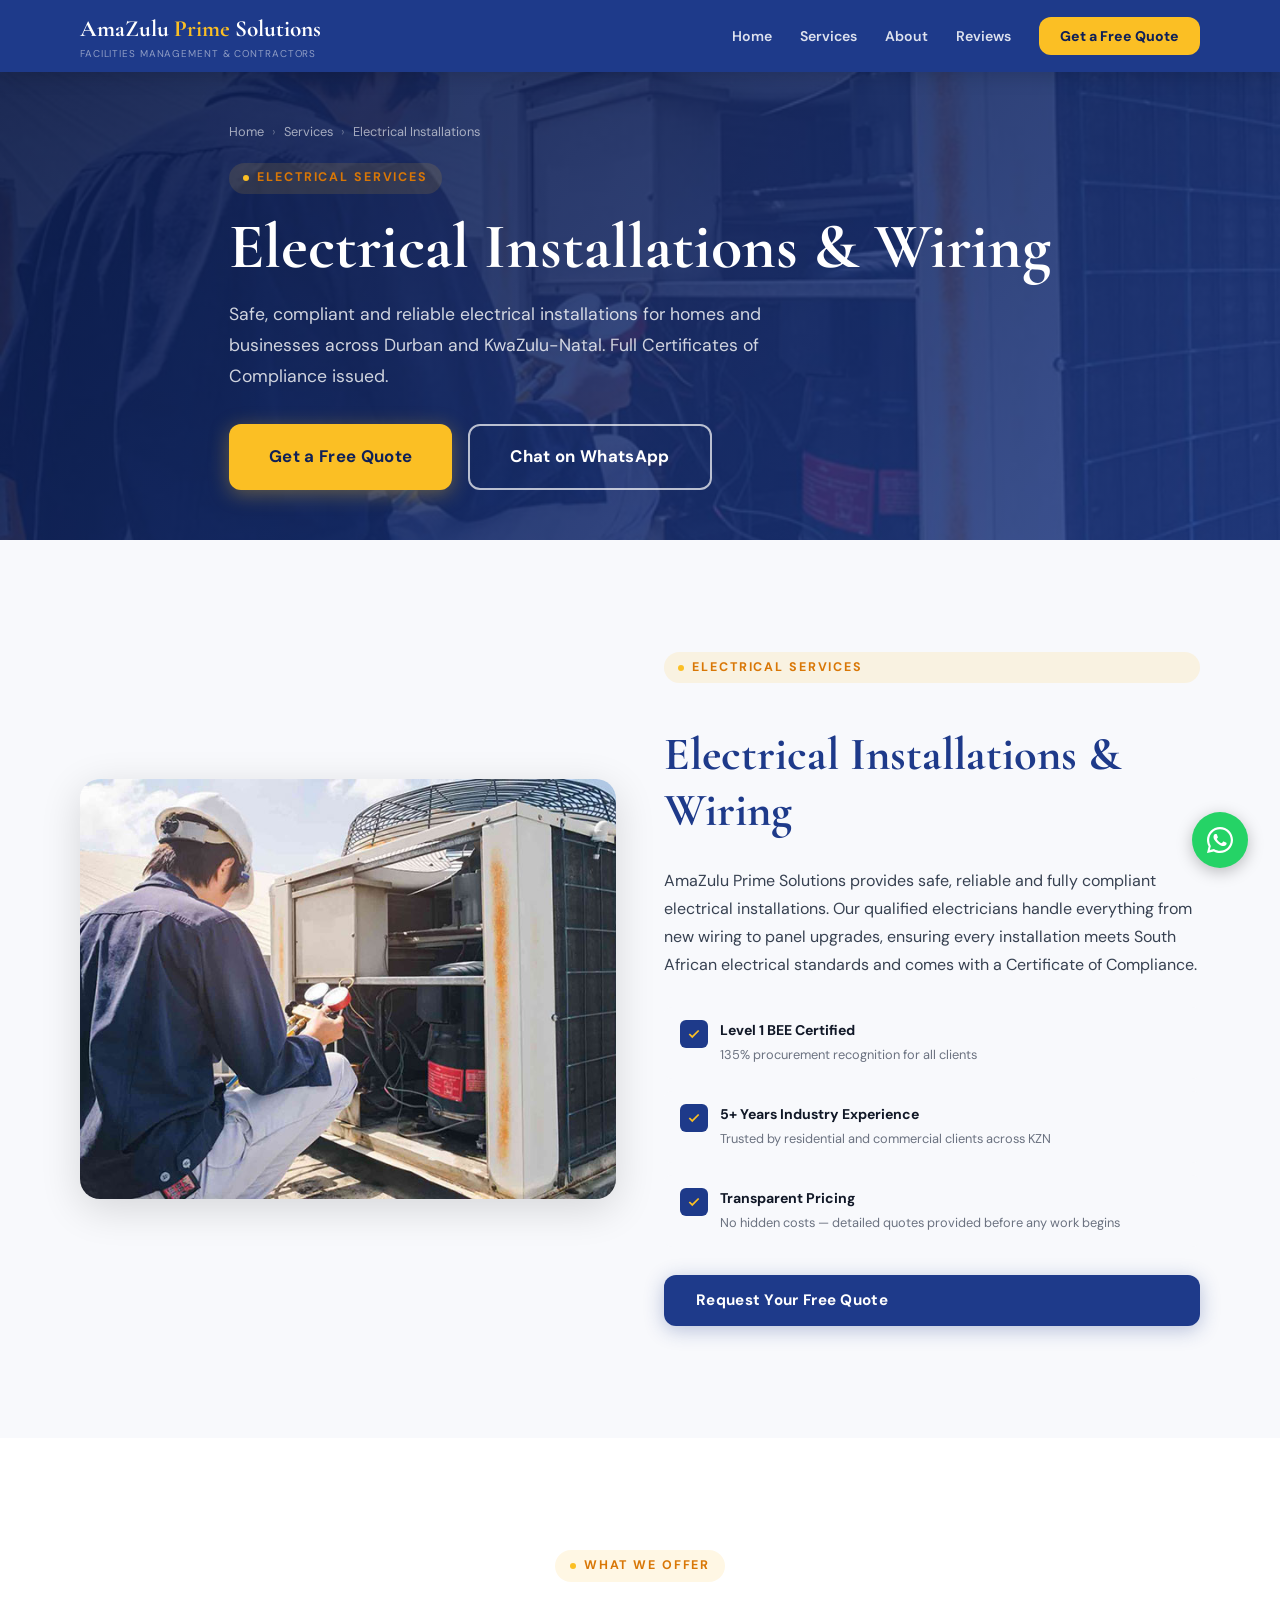
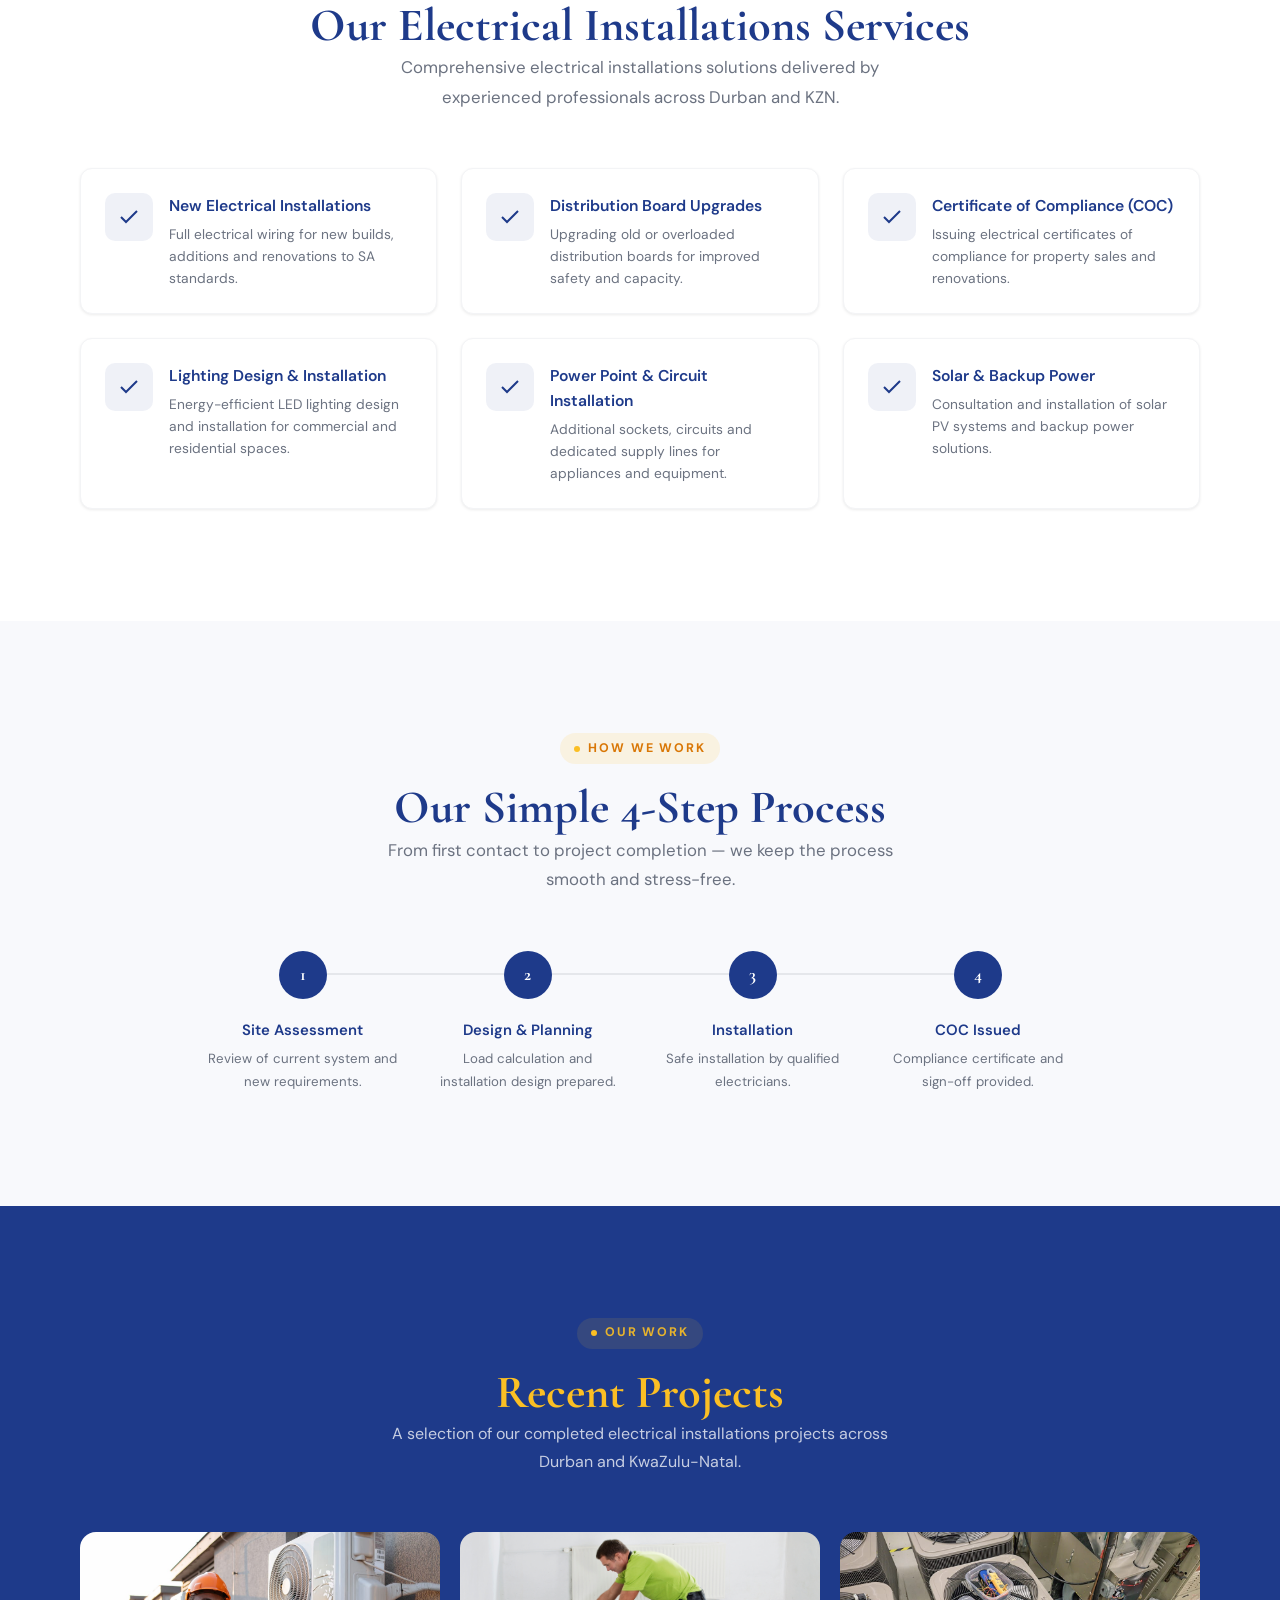
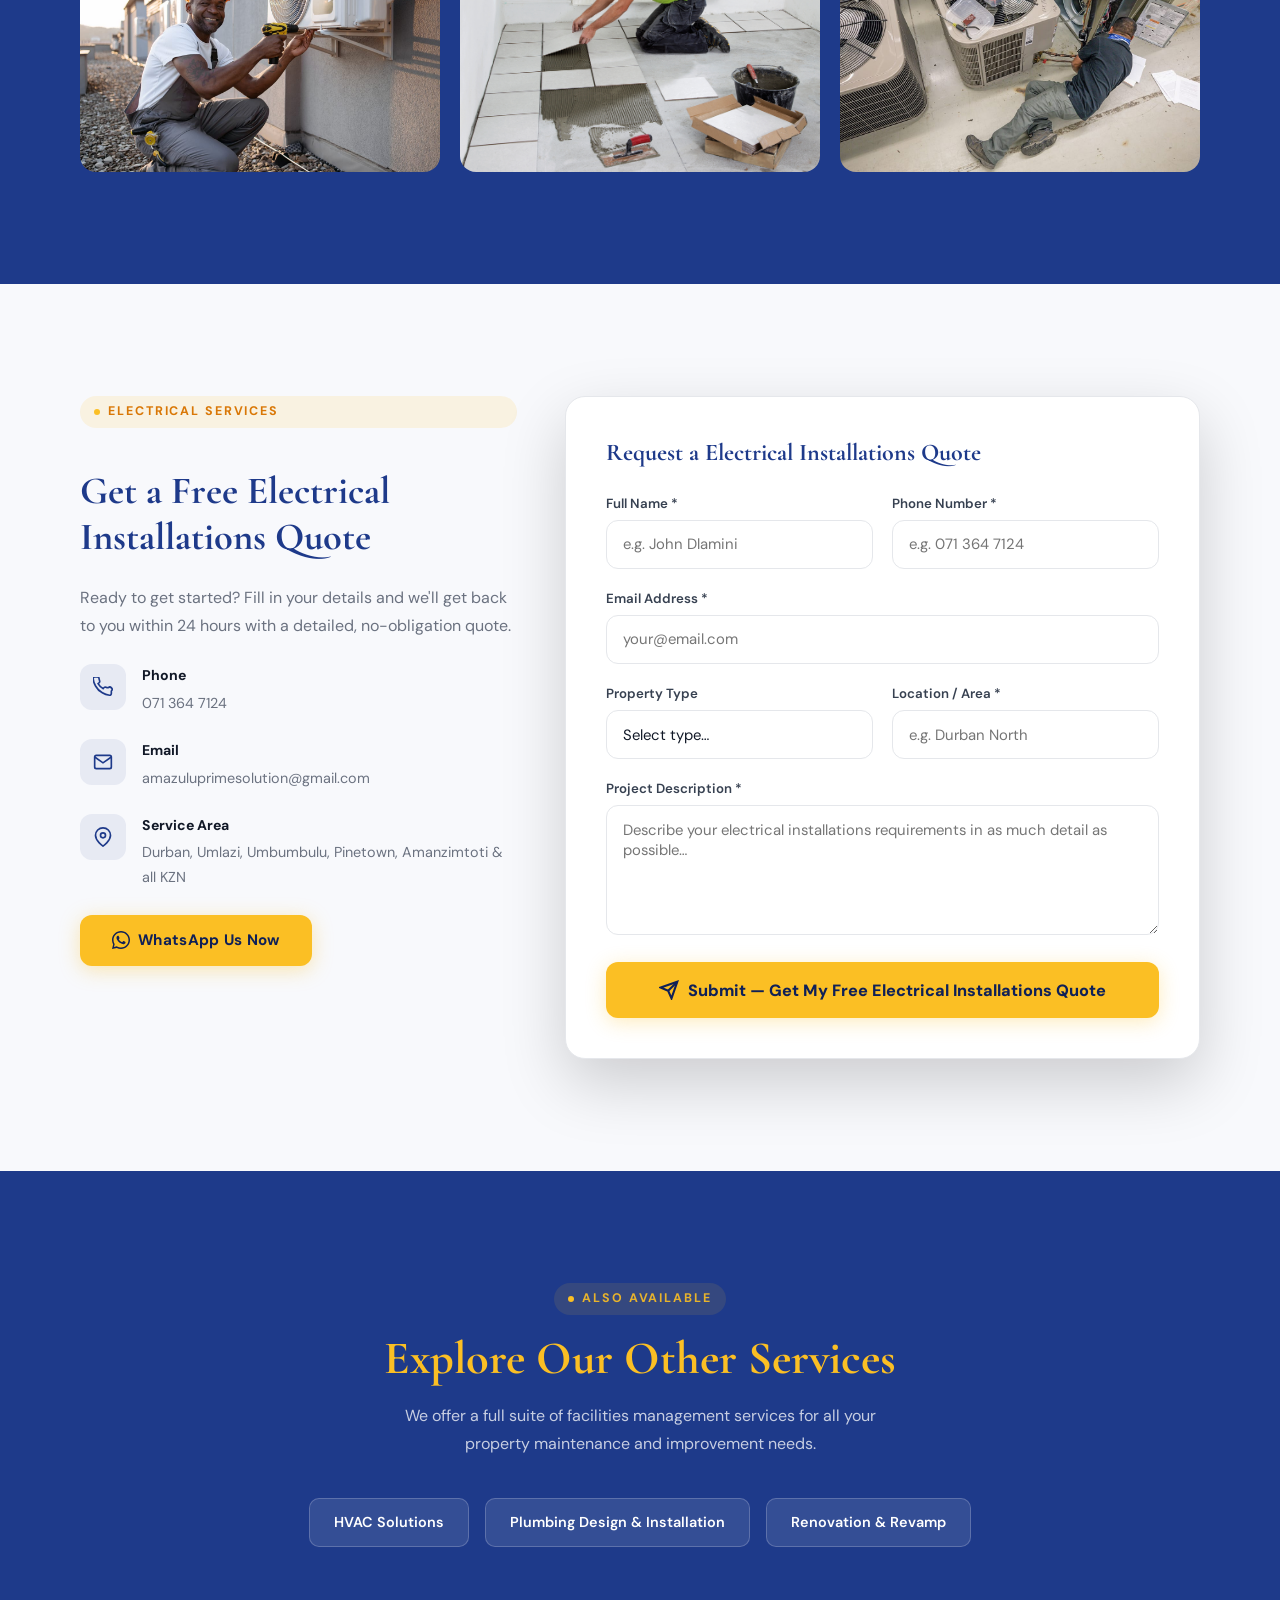
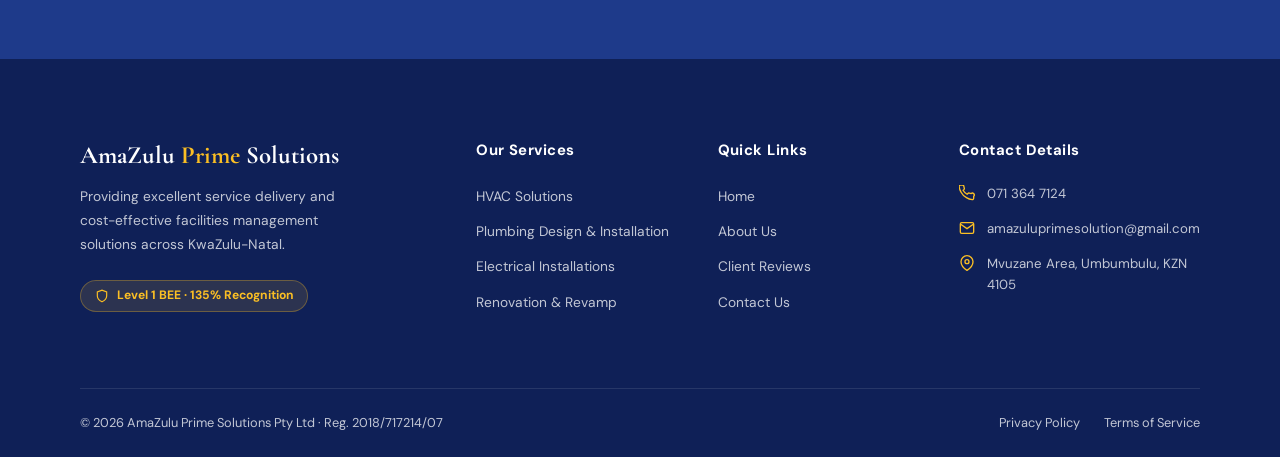
==== electrical.html @ bf7d5dfd "update" ====
<!DOCTYPE html>
<html lang="en">
<head>
  <meta charset="UTF-8"/>
  <meta name="viewport" content="width=device-width,initial-scale=1.0"/>
  <title>Electrical Installations | AmaZulu Prime Solutions — Durban &amp; KZN Contractors</title>
  <meta name="description" content="Safe, compliant electrical installations in Durban and KwaZulu-Natal. Wiring, panels, COC certificates. AmaZulu Prime Solutions — BEE Level 1 electrical contractors."/>
  <meta name="robots" content="index,follow"/>
  <link rel="canonical" href="https://amazuluprimesolutions.netlify.app/electrical.html"/>
  <meta property="og:title" content="Electrical Installations | AmaZulu Prime Solutions"/>
  <meta property="og:description" content="Safe, compliant electrical installations in Durban and KwaZulu-Natal. Wiring, panels, COC certificates. AmaZulu Prime Solutions — BEE Level 1 electrical contractors."/>
  <meta property="og:type" content="website"/>
  <meta property="og:url" content="https://amazuluprimesolutions.netlify.app/electrical.html"/>
  <meta property="og:image" content="https://amazuluprimesolutions.netlify.app/images/electrical.jpg"/>
  <meta name="twitter:card" content="summary_large_image"/>
  <link rel="preconnect" href="https://fonts.googleapis.com"/>
  <link rel="preconnect" href="https://fonts.gstatic.com" crossorigin/>
  <link href="https://fonts.googleapis.com/css2?family=Cormorant+Garamond:wght@600;700&family=DM+Sans:wght@400;500;600;700;800&display=swap" rel="stylesheet"/>
  <link rel="stylesheet" href="css/style.css"/>
  <script type="application/ld+json">
  {"@context":"https://schema.org","@type":"Electrician","name":"AmaZulu Prime Solutions — Electrical Installations","url":"https://amazuluprimesolutions.netlify.app/electrical.html","telephone":"+27-71-364-7124","areaServed":["Durban","KwaZulu-Natal","Umbumbulu","Umlazi","Pinetown"]}
  </script>
</head>
<body>
<header class="nav" role="banner">
  <div class="container nav-inner">
    <a href="index.html" class="nav-logo">AmaZulu <span>Prime</span> Solutions<small>Facilities Management &amp; Contractors</small></a>
    <nav class="nav-links" aria-label="Main navigation">
      <a href="index.html">Home</a>
      <a href="index.html#services">Services</a>
      <a href="index.html#about">About</a>
      <a href="index.html#reviews">Reviews</a>
      <a href="index.html#contact" class="nav-cta">Get a Free Quote</a>
    </nav>
    <button class="nav-hamburger" id="nav-hamburger" aria-label="Open menu">
      <svg xmlns="http://www.w3.org/2000/svg" width="22" height="22" fill="none" viewBox="0 0 24 24" stroke="currentColor" stroke-width="2.5"><line x1="3" y1="6" x2="21" y2="6"/><line x1="3" y1="12" x2="21" y2="12"/><line x1="3" y1="18" x2="21" y2="18"/></svg>
    </button>
  </div>
</header>
<div class="overlay" id="nav-overlay"></div>
<div class="mobile-menu" id="mobile-menu">
  <div class="mobile-menu-header">
    <span class="mobile-menu-logo">AmaZulu <span>Prime</span></span>
    <button class="mobile-close" id="mobile-close" aria-label="Close menu">
      <svg xmlns="http://www.w3.org/2000/svg" width="20" height="20" fill="none" viewBox="0 0 24 24" stroke="currentColor" stroke-width="2.5"><line x1="18" y1="6" x2="6" y2="18"/><line x1="6" y1="6" x2="18" y2="18"/></svg>
    </button>
  </div>
  <nav class="mobile-nav-links">
    <a href="index.html">🏠 Home</a>
    <a href="hvac.html">❄️ HVAC Solutions</a>
    <a href="plumbing.html">🔧 Plumbing</a>
    <a href="electrical.html">⚡ Electrical</a>
    <a href="renovation.html">🏗️ Renovation</a>
    <a href="index.html#about">👥 About Us</a>
    <a href="index.html#reviews">⭐ Reviews</a>
  </nav>
  <a href="index.html#contact" class="mobile-nav-cta">Get a Free Quote →</a>
</div>

<main>

<!-- PAGE HERO -->
<section class="page-hero" aria-labelledby="page-h1">
  <div class="page-hero-img"><img src="images/electrical.jpg" alt="Safe electrical installation and wiring in Durban KZN" loading="eager"/></div>
  <div class="page-hero-overlay"></div>
  <div class="container">
    <div class="page-hero-content">
      <nav class="breadcrumb" aria-label="Breadcrumb">
        <a href="index.html">Home</a>
        <span class="breadcrumb-sep">›</span>
        <a href="index.html#services">Services</a>
        <span class="breadcrumb-sep">›</span>
        <span>Electrical Installations</span>
      </nav>
      <div class="section-label">Electrical Services</div>
      <h1 id="page-h1">Electrical Installations &amp; Wiring</h1>
      <p>Safe, compliant and reliable electrical installations for homes and businesses across Durban and KwaZulu-Natal. Full Certificates of Compliance issued.</p>
      <div style="display:flex;flex-wrap:wrap;gap:1rem;">
        <a href="#contact-electrical" class="btn btn-primary btn-lg">Get a Free Quote</a>
        <a href="https://wa.me/27713647124?text=I+need+a+quote+for+Electrical+Installation" target="_blank" rel="noopener" class="btn btn-outline btn-lg">Chat on WhatsApp</a>
      </div>
    </div>
  </div>
</section>

<!-- INTRO -->
<section class="section bg-off-white" aria-label="Service overview">
  <div class="container">
    <div class="about-2col">
      <div class="animate-fade">
        <img src="images/electrical.jpg" alt="Safe electrical installation and wiring in Durban KZN" loading="lazy" style="border-radius:20px;width:100%;height:420px;object-fit:cover;box-shadow:var(--shadow-lg)"/>
      </div>
      <div class="about-content animate-up">
        <div class="section-label">Electrical Services</div>
        <h2 style="color:var(--blue)">Electrical Installations &amp; Wiring</h2>
        <p style="color:var(--gray-700)">AmaZulu Prime Solutions provides safe, reliable and fully compliant electrical installations. Our qualified electricians handle everything from new wiring to panel upgrades, ensuring every installation meets South African electrical standards and comes with a Certificate of Compliance.</p>
        <div class="about-features">
          <div class="about-feature"><div class="about-feature-icon"><svg xmlns="http://www.w3.org/2000/svg" width="14" height="14" fill="none" viewBox="0 0 24 24" stroke="currentColor" stroke-width="3"><polyline points="20 6 9 17 4 12"/></svg></div><div><strong>Level 1 BEE Certified</strong><span>135% procurement recognition for all clients</span></div></div>
          <div class="about-feature"><div class="about-feature-icon"><svg xmlns="http://www.w3.org/2000/svg" width="14" height="14" fill="none" viewBox="0 0 24 24" stroke="currentColor" stroke-width="3"><polyline points="20 6 9 17 4 12"/></svg></div><div><strong>5+ Years Industry Experience</strong><span>Trusted by residential and commercial clients across KZN</span></div></div>
          <div class="about-feature"><div class="about-feature-icon"><svg xmlns="http://www.w3.org/2000/svg" width="14" height="14" fill="none" viewBox="0 0 24 24" stroke="currentColor" stroke-width="3"><polyline points="20 6 9 17 4 12"/></svg></div><div><strong>Transparent Pricing</strong><span>No hidden costs — detailed quotes provided before any work begins</span></div></div>
        </div>
        <a href="#contact-electrical" class="btn btn-blue">Request Your Free Quote</a>
      </div>
    </div>
  </div>
</section>

<!-- FEATURES -->
<section class="section" style="background:white;" aria-labelledby="features-heading">
  <div class="container">
    <div class="section-header text-center animate-up">
      <div class="section-label">What We Offer</div>
      <h2 id="features-heading" style="color:var(--blue);">Our Electrical Installations Services</h2>
      <p class="section-desc">Comprehensive electrical installations solutions delivered by experienced professionals across Durban and KZN.</p>
    </div>
    <div class="service-features-grid">
      <div class="feature-item animate-up">
        <div class="feature-icon"><svg xmlns="http://www.w3.org/2000/svg" width="24" height="24" fill="none" viewBox="0 0 24 24" stroke="currentColor" stroke-width="2"><polyline points="20 6 9 17 4 12"/></svg></div>
        <div class="feature-text"><h4>New Electrical Installations</h4><p>Full electrical wiring for new builds, additions and renovations to SA standards.</p></div>
      </div>
      <div class="feature-item animate-up">
        <div class="feature-icon"><svg xmlns="http://www.w3.org/2000/svg" width="24" height="24" fill="none" viewBox="0 0 24 24" stroke="currentColor" stroke-width="2"><polyline points="20 6 9 17 4 12"/></svg></div>
        <div class="feature-text"><h4>Distribution Board Upgrades</h4><p>Upgrading old or overloaded distribution boards for improved safety and capacity.</p></div>
      </div>
      <div class="feature-item animate-up">
        <div class="feature-icon"><svg xmlns="http://www.w3.org/2000/svg" width="24" height="24" fill="none" viewBox="0 0 24 24" stroke="currentColor" stroke-width="2"><polyline points="20 6 9 17 4 12"/></svg></div>
        <div class="feature-text"><h4>Certificate of Compliance (COC)</h4><p>Issuing electrical certificates of compliance for property sales and renovations.</p></div>
      </div>
      <div class="feature-item animate-up">
        <div class="feature-icon"><svg xmlns="http://www.w3.org/2000/svg" width="24" height="24" fill="none" viewBox="0 0 24 24" stroke="currentColor" stroke-width="2"><polyline points="20 6 9 17 4 12"/></svg></div>
        <div class="feature-text"><h4>Lighting Design &amp; Installation</h4><p>Energy-efficient LED lighting design and installation for commercial and residential spaces.</p></div>
      </div>
      <div class="feature-item animate-up">
        <div class="feature-icon"><svg xmlns="http://www.w3.org/2000/svg" width="24" height="24" fill="none" viewBox="0 0 24 24" stroke="currentColor" stroke-width="2"><polyline points="20 6 9 17 4 12"/></svg></div>
        <div class="feature-text"><h4>Power Point &amp; Circuit Installation</h4><p>Additional sockets, circuits and dedicated supply lines for appliances and equipment.</p></div>
      </div>
      <div class="feature-item animate-up">
        <div class="feature-icon"><svg xmlns="http://www.w3.org/2000/svg" width="24" height="24" fill="none" viewBox="0 0 24 24" stroke="currentColor" stroke-width="2"><polyline points="20 6 9 17 4 12"/></svg></div>
        <div class="feature-text"><h4>Solar &amp; Backup Power</h4><p>Consultation and installation of solar PV systems and backup power solutions.</p></div>
      </div>
    </div>
  </div>
</section>

<!-- PROCESS -->
<section class="section" style="background:var(--off-white);" aria-labelledby="process-heading">
  <div class="container">
    <div class="section-header text-center animate-up">
      <div class="section-label">How We Work</div>
      <h2 id="process-heading" style="color:var(--blue);">Our Simple 4-Step Process</h2>
      <p class="section-desc">From first contact to project completion — we keep the process smooth and stress-free.</p>
    </div>
    <div class="process-steps" style="max-width:900px;margin:0 auto;">
      <div class="process-step animate-up delay-1">
        <div class="process-num">1</div>
        <div><h4>Site Assessment</h4><p>Review of current system and new requirements.</p></div>
      </div>
      <div class="process-step animate-up delay-2">
        <div class="process-num">2</div>
        <div><h4>Design &amp; Planning</h4><p>Load calculation and installation design prepared.</p></div>
      </div>
      <div class="process-step animate-up delay-3">
        <div class="process-num">3</div>
        <div><h4>Installation</h4><p>Safe installation by qualified electricians.</p></div>
      </div>
      <div class="process-step animate-up delay-4">
        <div class="process-num">4</div>
        <div><h4>COC Issued</h4><p>Compliance certificate and sign-off provided.</p></div>
      </div>
    </div>
  </div>
</section>

<!-- GALLERY -->
<section class="section" style="background:var(--blue);" aria-label="Project gallery">
  <div class="container">
    <div class="section-header text-center animate-up">
      <div class="section-label" style="color:rgba(251,191,36,.9);background:rgba(251,191,36,.1);">Our Work</div>
      <h2 style="color:var(--gold);">Recent Projects</h2>
      <p style="color:rgba(255,255,255,.75);max-width:520px;margin:0 auto;">A selection of our completed electrical installations projects across Durban and KwaZulu-Natal.</p>
    </div>
    <div style="display:grid;grid-template-columns:repeat(auto-fit,minmax(280px,1fr));gap:1.25rem;margin-top:2.5rem;">
      <div style="border-radius:16px;overflow:hidden;"><img src="images/work-1.jpg" alt="Electrical Installations project example 1" loading="lazy" style="width:100%;height:240px;object-fit:cover;display:block;transition:transform .5s" onmouseover="this.style.transform='scale(1.04)'" onmouseout="this.style.transform='scale(1)'"/></div>
      <div style="border-radius:16px;overflow:hidden;"><img src="images/work-2.jpg" alt="Electrical Installations project example 2" loading="lazy" style="width:100%;height:240px;object-fit:cover;display:block;transition:transform .5s" onmouseover="this.style.transform='scale(1.04)'" onmouseout="this.style.transform='scale(1)'"/></div>
      <div style="border-radius:16px;overflow:hidden;"><img src="images/work-3.jpg" alt="Electrical Installations project example 3" loading="lazy" style="width:100%;height:240px;object-fit:cover;display:block;transition:transform .5s" onmouseover="this.style.transform='scale(1.04)'" onmouseout="this.style.transform='scale(1)'"/></div>
    </div>
  </div>
</section>

<!-- CONTACT FORM -->
<section class="section contact-section" id="contact-electrical" aria-labelledby="contact-heading-electrical">
  <div class="container">
    <div class="contact-grid">
      <div class="contact-info animate-up">
        <div class="section-label">Electrical Services</div>
        <h2 id="contact-heading-electrical" style="color:var(--blue);font-size:clamp(1.8rem,3.5vw,2.4rem);">Get a Free Electrical Installations Quote</h2>
        <p style="color:var(--gray-500)">Ready to get started? Fill in your details and we'll get back to you within 24 hours with a detailed, no-obligation quote.</p>
        <div class="contact-detail">
          <div class="contact-detail-icon"><svg xmlns="http://www.w3.org/2000/svg" width="20" height="20" fill="none" viewBox="0 0 24 24" stroke="currentColor" stroke-width="2"><path d="M22 16.92v3a2 2 0 01-2.18 2 19.79 19.79 0 01-8.63-3.07A19.5 19.5 0 013.07 10.8 19.79 19.79 0 01.22 2.18 2 2 0 012.22 0h3a2 2 0 012 1.72c.127.96.361 1.903.7 2.81a2 2 0 01-.45 2.11L6.09 7.91a16 16 0 006 6l1.27-1.27a2 2 0 012.11-.45c.907.339 1.85.573 2.81.7A2 2 0 0122 16.92z"/></svg></div>
          <div><strong>Phone</strong><a href="tel:+27713647124">071 364 7124</a></div>
        </div>
        <div class="contact-detail">
          <div class="contact-detail-icon"><svg xmlns="http://www.w3.org/2000/svg" width="20" height="20" fill="none" viewBox="0 0 24 24" stroke="currentColor" stroke-width="2"><path d="M4 4h16c1.1 0 2 .9 2 2v12c0 1.1-.9 2-2 2H4c-1.1 0-2-.9-2-2V6c0-1.1.9-2 2-2z"/><polyline points="22,6 12,13 2,6"/></svg></div>
          <div><strong>Email</strong><a href="mailto:amazuluprimesolution@gmail.com">amazuluprimesolution@gmail.com</a></div>
        </div>
        <div class="contact-detail">
          <div class="contact-detail-icon"><svg xmlns="http://www.w3.org/2000/svg" width="20" height="20" fill="none" viewBox="0 0 24 24" stroke="currentColor" stroke-width="2"><path d="M21 10c0 7-9 13-9 13s-9-6-9-13a9 9 0 0118 0z"/><circle cx="12" cy="10" r="3"/></svg></div>
          <div><strong>Service Area</strong><p>Durban, Umlazi, Umbumbulu, Pinetown, Amanzimtoti &amp; all KZN</p></div>
        </div>
        <a href="https://wa.me/27713647124?text=I+need+a+quote+for+Electrical+Installation" target="_blank" rel="noopener" class="btn btn-primary" style="align-self:flex-start">
          <svg xmlns="http://www.w3.org/2000/svg" width="18" height="18" viewBox="0 0 24 24" fill="currentColor"><path d="M17.472 14.382c-.297-.149-1.758-.867-2.03-.967-.273-.099-.471-.148-.67.15-.197.297-.767.966-.94 1.164-.173.199-.347.223-.644.075-.297-.15-1.255-.463-2.39-1.475-.883-.788-1.48-1.761-1.653-2.059-.173-.297-.018-.458.13-.606.134-.133.298-.347.446-.52.149-.174.198-.298.298-.497.099-.198.05-.371-.025-.52-.075-.149-.669-1.612-.916-2.207-.242-.579-.487-.5-.669-.51-.173-.008-.371-.01-.57-.01-.198 0-.52.074-.792.372-.272.297-1.04 1.016-1.04 2.479 0 1.462 1.065 2.875 1.213 3.074.149.198 2.096 3.2 5.077 4.487.709.306 1.262.489 1.694.625.712.227 1.36.195 1.871.118.571-.085 1.758-.719 2.006-1.413.248-.694.248-1.289.173-1.413-.074-.124-.272-.198-.57-.347z"/><path d="M12 0C5.373 0 0 5.373 0 12c0 2.124.554 4.118 1.525 5.847L0 24l6.335-1.492C8.012 23.468 9.978 24 12 24c6.627 0 12-5.373 12-12S18.627 0 12 0zm0 22c-1.89 0-3.663-.497-5.192-1.367l-.372-.22-3.862.91.978-3.783-.242-.39A9.952 9.952 0 012 12C2 6.477 6.477 2 12 2s10 4.477 10 10-4.477 10-10 10z"/></svg>
          WhatsApp Us Now
        </a>
      </div>
      <div class="contact-form-wrap animate-up delay-2">
        <h3 style="color:var(--blue);margin-bottom:1.5rem;font-family:var(--font-display);font-size:1.5rem;">Request a Electrical Installations Quote</h3>
        <form name="electrical-quote" method="POST" data-netlify="true" netlify-honeypot="bot-field" action="thank-you.html">
          <input type="hidden" name="form-name" value="electrical-quote"/>
          <input type="hidden" name="service" value="electrical"/>
          <input type="hidden" name="bot-field" style="display:none"/>
          <div class="form-row">
            <div class="form-group">
              <label class="form-label" for="name-electrical">Full Name *</label>
              <input class="form-input" type="text" id="name-electrical" name="name" placeholder="e.g. John Dlamini" required/>
            </div>
            <div class="form-group">
              <label class="form-label" for="phone-electrical">Phone Number *</label>
              <input class="form-input" type="tel" id="phone-electrical" name="phone" placeholder="e.g. 071 364 7124" required/>
            </div>
          </div>
          <div class="form-group">
            <label class="form-label" for="email-electrical">Email Address *</label>
            <input class="form-input" type="email" id="email-electrical" name="email" placeholder="your@email.com" required/>
          </div>
          <div class="form-row">
            <div class="form-group">
              <label class="form-label" for="property-electrical">Property Type</label>
              <select class="form-input" id="property-electrical" name="property-type">
                <option value="">Select type…</option>
                <option value="residential">Residential</option>
                <option value="commercial">Commercial</option>
                <option value="industrial">Industrial</option>
              </select>
            </div>
            <div class="form-group">
              <label class="form-label" for="location-electrical">Location / Area *</label>
              <input class="form-input" type="text" id="location-electrical" name="location" placeholder="e.g. Durban North" required/>
            </div>
          </div>
          <div class="form-group">
            <label class="form-label" for="message-electrical">Project Description *</label>
            <textarea class="form-input" id="message-electrical" name="message" rows="4" placeholder="Describe your electrical installations requirements in as much detail as possible…" required></textarea>
          </div>
          <button type="submit" class="form-submit">
            <svg xmlns="http://www.w3.org/2000/svg" width="20" height="20" fill="none" viewBox="0 0 24 24" stroke="currentColor" stroke-width="2.5"><line x1="22" y1="2" x2="11" y2="13"/><polygon points="22 2 15 22 11 13 2 9 22 2"/></svg>
            Submit — Get My Free Electrical Installations Quote
          </button>
        </form>
      </div>
    </div>
  </div>
</section>

<!-- OTHER SERVICES -->
<section class="section" style="background:var(--blue);" aria-label="Other services">
  <div class="container text-center">
    <div class="section-label animate-up" style="color:rgba(251,191,36,.9);background:rgba(251,191,36,.1);margin:0 auto 1rem;">Also Available</div>
    <h2 class="animate-up" style="color:var(--gold);margin-bottom:1rem;">Explore Our Other Services</h2>
    <p class="animate-up" style="color:rgba(255,255,255,.75);max-width:500px;margin:0 auto 2.5rem;">We offer a full suite of facilities management services for all your property maintenance and improvement needs.</p>
    <div style="display:flex;flex-wrap:wrap;gap:1rem;justify-content:center;" class="animate-up delay-2">
      <a href="hvac.html" style="background:rgba(255,255,255,.1);border:1px solid rgba(255,255,255,.2);color:white;font-weight:600;padding:.75rem 1.5rem;border-radius:10px;transition:.3s;font-size:.9rem" onmouseover="this.style.background='rgba(251,191,36,.2)';this.style.color='#fbbf24'" onmouseout="this.style.background='rgba(255,255,255,.1)';this.style.color='white'">HVAC Solutions</a>
      <a href="plumbing.html" style="background:rgba(255,255,255,.1);border:1px solid rgba(255,255,255,.2);color:white;font-weight:600;padding:.75rem 1.5rem;border-radius:10px;transition:.3s;font-size:.9rem" onmouseover="this.style.background='rgba(251,191,36,.2)';this.style.color='#fbbf24'" onmouseout="this.style.background='rgba(255,255,255,.1)';this.style.color='white'">Plumbing Design & Installation</a>
      <a href="renovation.html" style="background:rgba(255,255,255,.1);border:1px solid rgba(255,255,255,.2);color:white;font-weight:600;padding:.75rem 1.5rem;border-radius:10px;transition:.3s;font-size:.9rem" onmouseover="this.style.background='rgba(251,191,36,.2)';this.style.color='#fbbf24'" onmouseout="this.style.background='rgba(255,255,255,.1)';this.style.color='white'">Renovation & Revamp</a>
    </div>
  </div>
</section>

</main>

<footer class="footer" role="contentinfo">
  <div class="container">
    <div class="footer-top">
      <div class="footer-brand">
        <h3>AmaZulu <span>Prime</span> Solutions</h3>
        <p>Providing excellent service delivery and cost-effective facilities management solutions across KwaZulu-Natal.</p>
        <span class="footer-badge"><svg xmlns="http://www.w3.org/2000/svg" width="14" height="14" fill="none" viewBox="0 0 24 24" stroke="currentColor" stroke-width="2"><path d="M12 22s8-4 8-10V5l-8-3-8 3v7c0 6 8 10 8 10z"/></svg> Level 1 BEE · 135% Recognition</span>
      </div>
      <div class="footer-col">
        <h4>Our Services</h4>
        <ul class="footer-links">
          <li><a href="hvac.html">HVAC Solutions</a></li>
          <li><a href="plumbing.html">Plumbing Design &amp; Installation</a></li>
          <li><a href="electrical.html">Electrical Installations</a></li>
          <li><a href="renovation.html">Renovation &amp; Revamp</a></li>
        </ul>
      </div>
      <div class="footer-col">
        <h4>Quick Links</h4>
        <ul class="footer-links">
          <li><a href="index.html">Home</a></li>
          <li><a href="index.html#about">About Us</a></li>
          <li><a href="index.html#reviews">Client Reviews</a></li>
          <li><a href="index.html#contact">Contact Us</a></li>
        </ul>
      </div>
      <div class="footer-col">
        <h4>Contact Details</h4>
        <div class="footer-contact-item"><svg xmlns="http://www.w3.org/2000/svg" width="16" height="16" fill="none" viewBox="0 0 24 24" stroke="currentColor" stroke-width="2"><path d="M22 16.92v3a2 2 0 01-2.18 2 19.79 19.79 0 01-8.63-3.07A19.5 19.5 0 013.07 10.8 19.79 19.79 0 01.22 2.18 2 2 0 012.22 0h3a2 2 0 012 1.72c.127.96.361 1.903.7 2.81a2 2 0 01-.45 2.11L6.09 7.91a16 16 0 006 6l1.27-1.27a2 2 0 012.11-.45c.907.339 1.85.573 2.81.7A2 2 0 0122 16.92z"/></svg><a href="tel:+27713647124">071 364 7124</a></div>
        <div class="footer-contact-item"><svg xmlns="http://www.w3.org/2000/svg" width="16" height="16" fill="none" viewBox="0 0 24 24" stroke="currentColor" stroke-width="2"><path d="M4 4h16c1.1 0 2 .9 2 2v12c0 1.1-.9 2-2 2H4c-1.1 0-2-.9-2-2V6c0-1.1.9-2 2-2z"/><polyline points="22,6 12,13 2,6"/></svg><a href="mailto:amazuluprimesolution@gmail.com">amazuluprimesolution@gmail.com</a></div>
        <div class="footer-contact-item"><svg xmlns="http://www.w3.org/2000/svg" width="16" height="16" fill="none" viewBox="0 0 24 24" stroke="currentColor" stroke-width="2"><path d="M21 10c0 7-9 13-9 13s-9-6-9-13a9 9 0 0118 0z"/><circle cx="12" cy="10" r="3"/></svg><span>Mvuzane Area, Umbumbulu, KZN 4105</span></div>
      </div>
    </div>
    <div class="footer-bottom">
      <span>© <span id="current-year"></span> AmaZulu Prime Solutions Pty Ltd · Reg. 2018/717214/07</span>
      <div class="footer-bottom-links"><a href="#">Privacy Policy</a><a href="#">Terms of Service</a></div>
    </div>
  </div>
</footer>
<a class="wa-float" href="https://wa.me/27713647124?text=Hello%20AmaZulu%20Prime%20Solutions%2C%20I%20need%20a%20quote%20for..." target="_blank" rel="noopener noreferrer" aria-label="Chat on WhatsApp">
  <svg xmlns="http://www.w3.org/2000/svg" width="26" height="26" viewBox="0 0 24 24" fill="currentColor"><path d="M17.472 14.382c-.297-.149-1.758-.867-2.03-.967-.273-.099-.471-.148-.67.15-.197.297-.767.966-.94 1.164-.173.199-.347.223-.644.075-.297-.15-1.255-.463-2.39-1.475-.883-.788-1.48-1.761-1.653-2.059-.173-.297-.018-.458.13-.606.134-.133.298-.347.446-.52.149-.174.198-.298.298-.497.099-.198.05-.371-.025-.52-.075-.149-.669-1.612-.916-2.207-.242-.579-.487-.5-.669-.51-.173-.008-.371-.01-.57-.01-.198 0-.52.074-.792.372-.272.297-1.04 1.016-1.04 2.479 0 1.462 1.065 2.875 1.213 3.074.149.198 2.096 3.2 5.077 4.487.709.306 1.262.489 1.694.625.712.227 1.36.195 1.871.118.571-.085 1.758-.719 2.006-1.413.248-.694.248-1.289.173-1.413-.074-.124-.272-.198-.57-.347z"/><path d="M12 0C5.373 0 0 5.373 0 12c0 2.124.554 4.118 1.525 5.847L0 24l6.335-1.492C8.012 23.468 9.978 24 12 24c6.627 0 12-5.373 12-12S18.627 0 12 0zm0 22c-1.89 0-3.663-.497-5.192-1.367l-.372-.22-3.862.91.978-3.783-.242-.39A9.952 9.952 0 012 12C2 6.477 6.477 2 12 2s10 4.477 10 10-4.477 10-10 10z"/></svg>
</a>

<script src="js/main.js"></script>
</body>
</html>
---- css/style.css ----
/* ==========================================================
   AMAZULU PRIME SOLUTIONS — MAIN STYLESHEET
   ========================================================== */
:root {
  --blue: #1e3a8a;
  --blue-dark: #0f2057;
  --blue-mid: #1a3278;
  --blue-light: #2d52c4;
  --gold: #fbbf24;
  --gold-dark: #d97706;
  --gold-light: #fde68a;
  --white: #ffffff;
  --off-white: #f8f9fc;
  --gray-50: #f9fafb;
  --gray-100: #f3f4f6;
  --gray-200: #e5e7eb;
  --gray-400: #9ca3af;
  --gray-500: #6b7280;
  --gray-700: #374151;
  --gray-900: #111827;
  --font-display: 'Cormorant Garamond', Georgia, serif;
  --font-body: 'DM Sans', 'Helvetica Neue', sans-serif;
  --radius: 12px;
  --radius-lg: 20px;
  --shadow-sm: 0 1px 3px rgba(0,0,0,.08);
  --shadow: 0 4px 16px rgba(0,0,0,.10);
  --shadow-lg: 0 10px 40px rgba(0,0,0,.14);
  --shadow-xl: 0 24px 64px rgba(0,0,0,.18);
  --transition: 0.3s cubic-bezier(0.4,0,0.2,1);
  --max-w: 1200px;
}
*,*::before,*::after{box-sizing:border-box;margin:0;padding:0}
html{scroll-behavior:smooth}
body{font-family:var(--font-body);color:#1a202c;background:var(--white);line-height:1.6;overflow-x:hidden}
img{max-width:100%;height:auto;display:block}
a{color:inherit;text-decoration:none}
ul{list-style:none}
button{cursor:pointer;border:none;background:none;font-family:inherit}
input,select,textarea{font-family:inherit}
h1{font-size:clamp(2.2rem,5vw,4rem);font-family:var(--font-display);font-weight:700;line-height:1.15}
h2{font-size:clamp(1.9rem,4vw,2.9rem);font-family:var(--font-display);font-weight:700;line-height:1.2}
h3{font-size:clamp(1.15rem,2.5vw,1.45rem);font-weight:700;line-height:1.3}
h4{font-size:1.05rem;font-weight:600}
p{font-size:1rem;line-height:1.75}
.container{max-width:var(--max-w);margin:0 auto;padding:0 1.5rem}
@media(min-width:768px){.container{padding:0 2rem}}
@media(min-width:1280px){.container{padding:0 2.5rem}}
.section{padding:5rem 0}
@media(min-width:768px){.section{padding:7rem 0}}
.section-label{display:inline-flex;align-items:center;gap:.5rem;font-size:.78rem;font-weight:700;letter-spacing:.15em;text-transform:uppercase;color:var(--gold-dark);background:rgba(251,191,36,.12);padding:.35rem .9rem;border-radius:100px;margin-bottom:1rem}
.section-label::before{content:'';width:6px;height:6px;background:var(--gold);border-radius:50%;display:block}
.btn{display:inline-flex;align-items:center;gap:.5rem;font-weight:700;font-size:.95rem;padding:.85rem 2rem;border-radius:var(--radius);transition:var(--transition);letter-spacing:.02em;border:none;cursor:pointer}
.btn-primary{background:var(--gold);color:var(--blue-dark);box-shadow:0 4px 20px rgba(251,191,36,.35)}
.btn-primary:hover{background:var(--gold-dark);transform:translateY(-2px);box-shadow:0 8px 28px rgba(251,191,36,.45)}
.btn-outline{border:2px solid rgba(255,255,255,.7);color:var(--white);background:transparent}
.btn-outline:hover{background:var(--white);color:var(--blue);border-color:var(--white)}
.btn-blue{background:var(--blue);color:var(--white);box-shadow:0 4px 20px rgba(30,58,138,.3)}
.btn-blue:hover{background:var(--blue-dark);transform:translateY(-2px)}
.btn-lg{padding:1.1rem 2.5rem;font-size:1.05rem}
/* NAV */
.nav{position:sticky;top:0;z-index:999;background:var(--blue);box-shadow:0 2px 20px rgba(0,0,0,.18)}
.nav-inner{display:flex;align-items:center;justify-content:space-between;height:72px}
.nav-logo{font-family:var(--font-display);font-size:1.45rem;font-weight:700;color:var(--white)}
.nav-logo span{color:var(--gold)}
.nav-logo small{display:block;font-family:var(--font-body);font-size:.62rem;font-weight:400;color:rgba(255,255,255,.5);letter-spacing:.09em;text-transform:uppercase;margin-top:-2px}
.nav-links{display:none;align-items:center;gap:1.75rem}
@media(min-width:1024px){.nav-links{display:flex}}
.nav-links a{font-weight:600;font-size:.88rem;color:rgba(255,255,255,.85);transition:color var(--transition);position:relative}
.nav-links a::after{content:'';position:absolute;bottom:-3px;left:0;width:0;height:2px;background:var(--gold);transition:width var(--transition)}
.nav-links a:hover,.nav-links a.active{color:var(--gold)}
.nav-links a:hover::after,.nav-links a.active::after{width:100%}
.nav-cta{padding:.5rem 1.3rem!important;background:var(--gold)!important;color:var(--blue-dark)!important;border-radius:var(--radius);font-weight:800!important}
.nav-cta::after{display:none!important}
.nav-cta:hover{background:var(--gold-dark)!important;transform:translateY(-1px);box-shadow:0 4px 12px rgba(251,191,36,.4)}
.nav-hamburger{display:flex;align-items:center;justify-content:center;width:42px;height:42px;border-radius:8px;background:rgba(255,255,255,.08);color:var(--white);transition:background var(--transition)}
.nav-hamburger:hover{background:rgba(255,255,255,.16)}
@media(min-width:1024px){.nav-hamburger{display:none}}
.mobile-menu{position:fixed;top:0;right:0;width:300px;height:100%;background:var(--blue-dark);z-index:1000;transform:translateX(100%);transition:transform .4s cubic-bezier(.4,0,.2,1);overflow-y:auto;padding:2rem 1.5rem}
.mobile-menu.open{transform:translateX(0)}
.mobile-menu-header{display:flex;justify-content:space-between;align-items:center;margin-bottom:2.5rem}
.mobile-menu-logo{font-family:var(--font-display);font-size:1.3rem;font-weight:700;color:var(--white)}
.mobile-menu-logo span{color:var(--gold)}
.mobile-close{color:var(--white);padding:.4rem;border-radius:6px;background:rgba(255,255,255,.1);display:flex;align-items:center;justify-content:center}
.mobile-nav-links{display:flex;flex-direction:column;gap:.25rem}
.mobile-nav-links a{padding:.85rem 1rem;font-weight:600;font-size:1rem;color:rgba(255,255,255,.85);border-radius:8px;transition:var(--transition);display:flex;align-items:center;gap:.75rem}
.mobile-nav-links a:hover,.mobile-nav-links a.active{background:rgba(255,255,255,.08);color:var(--gold)}
.mobile-nav-cta{margin-top:1.5rem;display:block;text-align:center;background:var(--gold);color:var(--blue-dark);font-weight:800;padding:1rem;border-radius:var(--radius);font-size:1rem}
.overlay{position:fixed;inset:0;background:rgba(0,0,0,.5);z-index:999;opacity:0;pointer-events:none;transition:opacity .3s}
.overlay.show{opacity:1;pointer-events:auto}
/* HERO */
.hero{position:relative;min-height:90vh;display:flex;align-items:center;overflow:hidden;background:var(--blue-dark)}
.hero-slides{position:absolute;inset:0}
.hero-slide{position:absolute;inset:0;opacity:0;transition:opacity 1.4s ease}
.hero-slide.active{opacity:1}
.hero-slide img{width:100%;height:100%;object-fit:cover}
.hero-overlay{position:absolute;inset:0;background:linear-gradient(135deg,rgba(10,26,73,.93) 0%,rgba(30,58,138,.82) 55%,rgba(15,32,87,.72) 100%)}
.hero-pattern{position:absolute;inset:0;background-image:radial-gradient(circle at 20% 80%,rgba(251,191,36,.07) 0%,transparent 50%),radial-gradient(circle at 80% 20%,rgba(45,82,196,.15) 0%,transparent 40%);pointer-events:none}
.hero-content{position:relative;z-index:2;color:var(--white);max-width:760px}
.hero-badge{display:inline-flex;align-items:center;gap:.5rem;background:rgba(251,191,36,.15);border:1px solid rgba(251,191,36,.4);color:var(--gold);font-size:.76rem;font-weight:700;letter-spacing:.12em;text-transform:uppercase;padding:.4rem 1rem;border-radius:100px;margin-bottom:1.5rem}
.hero-title{color:var(--white);margin-bottom:1.25rem}
.hero-title .accent{color:var(--gold)}
.hero-subtitle{font-size:clamp(1rem,2vw,1.18rem);color:rgba(255,255,255,.8);max-width:580px;margin-bottom:2.5rem;line-height:1.75}
.hero-buttons{display:flex;flex-wrap:wrap;gap:1rem;margin-bottom:3rem}
.hero-stats{display:grid;grid-template-columns:repeat(3,1fr);gap:1.5rem;max-width:480px}
@media(max-width:480px){.hero-stats{grid-template-columns:1fr 1fr}}
.hero-stat-item{border-left:2px solid rgba(251,191,36,.4);padding-left:.85rem}
.hero-stat-num{font-family:var(--font-display);font-size:2rem;font-weight:700;color:var(--gold);line-height:1}
.hero-stat-label{font-size:.73rem;color:rgba(255,255,255,.6);margin-top:.2rem}
.hero-dots{display:flex;gap:.5rem;position:absolute;bottom:2rem;left:50%;transform:translateX(-50%);z-index:3}
.hero-dot{width:8px;height:8px;border-radius:50%;background:rgba(255,255,255,.4);cursor:pointer;transition:var(--transition)}
.hero-dot.active{background:var(--gold);width:24px;border-radius:4px}
/* TRUST BAR */
.trust-bar{background:var(--white);box-shadow:0 4px 24px rgba(0,0,0,.08);position:relative;z-index:10;padding:1.5rem 0}
.trust-bar-inner{display:grid;grid-template-columns:repeat(2,1fr);gap:1rem}
@media(min-width:640px){.trust-bar-inner{grid-template-columns:repeat(4,1fr)}}
.trust-item{display:flex;align-items:center;gap:.75rem;padding:.5rem .75rem}
.trust-icon{width:44px;height:44px;border-radius:10px;background:rgba(30,58,138,.08);display:flex;align-items:center;justify-content:center;flex-shrink:0}
.trust-icon svg{color:var(--blue)}
.trust-text strong{display:block;font-size:.86rem;font-weight:700;color:var(--gray-900)}
.trust-text span{font-size:.76rem;color:var(--gray-500)}
/* SERVICE CARDS */
.services-section{background:var(--off-white)}
.section-header{margin-bottom:3.5rem}
.section-title{color:var(--blue);margin-bottom:1rem}
.section-desc{color:var(--gray-500);max-width:560px;margin:0 auto;font-size:1.05rem}
.services-grid{display:grid;grid-template-columns:1fr;gap:1.75rem}
@media(min-width:640px){.services-grid{grid-template-columns:repeat(2,1fr)}}
@media(min-width:1024px){.services-grid{grid-template-columns:repeat(4,1fr)}}
.service-card{background:var(--white);border-radius:var(--radius-lg);overflow:hidden;box-shadow:var(--shadow);transition:var(--transition);display:flex;flex-direction:column;border:1px solid var(--gray-200)}
.service-card:hover{transform:translateY(-6px);box-shadow:var(--shadow-xl)}
.service-card-img{position:relative;overflow:hidden;height:200px}
.service-card-img img{width:100%;height:100%;object-fit:cover;transition:transform .6s ease}
.service-card:hover .service-card-img img{transform:scale(1.06)}
.service-card-badge{position:absolute;top:1rem;left:1rem;background:var(--gold);color:var(--blue-dark);font-size:.68rem;font-weight:800;letter-spacing:.1em;text-transform:uppercase;padding:.3rem .75rem;border-radius:100px}
.service-card-body{padding:1.5rem;flex:1;display:flex;flex-direction:column}
.service-card-icon{width:48px;height:48px;border-radius:11px;background:rgba(30,58,138,.07);display:flex;align-items:center;justify-content:center;margin-bottom:.85rem}
.service-card-icon svg{color:var(--blue)}
.service-card-title{color:var(--blue);margin-bottom:.5rem;font-size:1.15rem}
.service-card-desc{color:var(--gray-500);font-size:.88rem;margin-bottom:1.25rem;flex:1;line-height:1.7}
.service-card-link{display:inline-flex;align-items:center;gap:.4rem;font-weight:700;font-size:.86rem;color:var(--blue);transition:gap var(--transition),color var(--transition)}
.service-card-link:hover{gap:.7rem;color:var(--blue-light)}
/* WHY SECTION */
.why-section{background:var(--blue);color:var(--white)}
.why-section .section-title{color:var(--gold)}
.why-section .section-desc{color:rgba(255,255,255,.75)}
.why-grid{display:grid;grid-template-columns:1fr;gap:1.5rem}
@media(min-width:640px){.why-grid{grid-template-columns:repeat(2,1fr)}}
@media(min-width:1024px){.why-grid{grid-template-columns:repeat(3,1fr)}}
.why-card{background:rgba(255,255,255,.06);border:1px solid rgba(255,255,255,.1);border-radius:var(--radius-lg);padding:2rem;transition:var(--transition)}
.why-card:hover{background:rgba(255,255,255,.1);transform:translateY(-4px)}
.why-icon{width:58px;height:58px;border-radius:13px;background:rgba(251,191,36,.15);display:flex;align-items:center;justify-content:center;margin-bottom:1.25rem}
.why-icon svg{color:var(--gold)}
.why-card h3{color:var(--white);margin-bottom:.6rem;font-size:1.1rem}
.why-card p{color:rgba(255,255,255,.65);font-size:.9rem}
/* ABOUT */
.about-section{background:var(--white)}
.about-img-wrapper{position:relative;border-radius:var(--radius-lg);overflow:hidden}
.about-img-wrapper img{width:100%;height:460px;object-fit:cover}
.about-img-badge{position:absolute;bottom:1.5rem;left:1.5rem;right:1.5rem;background:rgba(10,26,73,.92);backdrop-filter:blur(12px);border-radius:var(--radius);padding:1.2rem 1.5rem;display:flex;align-items:center;gap:1rem;border:1px solid rgba(251,191,36,.3)}
.about-img-badge-icon{width:46px;height:46px;border-radius:10px;background:rgba(251,191,36,.2);display:flex;align-items:center;justify-content:center;flex-shrink:0}
.about-img-badge-icon svg{color:var(--gold)}
.about-img-badge strong{color:var(--white);font-size:.95rem;display:block}
.about-img-badge span{color:rgba(255,255,255,.65);font-size:.8rem}
.about-content{display:flex;flex-direction:column;justify-content:center;gap:1.75rem}
.about-2col{display:grid;grid-template-columns:1fr;gap:3rem;align-items:center}
@media(min-width:900px){.about-2col{grid-template-columns:1fr 1fr}}
.about-stat-grid{display:grid;grid-template-columns:repeat(2,1fr);gap:1rem}
.about-stat{background:var(--off-white);border-radius:var(--radius);padding:1.25rem;border-left:3px solid var(--gold)}
.about-stat-num{font-family:var(--font-display);font-size:2rem;font-weight:700;color:var(--blue);line-height:1}
.about-stat-label{font-size:.8rem;color:var(--gray-500);margin-top:.3rem}
.about-features{display:flex;flex-direction:column;gap:.75rem}
.about-feature{display:flex;align-items:flex-start;gap:.75rem;padding:.75rem 1rem;background:var(--off-white);border-radius:8px}
.about-feature-icon{width:28px;height:28px;border-radius:6px;background:var(--blue);display:flex;align-items:center;justify-content:center;flex-shrink:0;margin-top:1px}
.about-feature-icon svg{color:var(--gold)}
.about-feature strong{display:block;font-size:.88rem;color:var(--gray-900)}
.about-feature span{font-size:.8rem;color:var(--gray-500)}
/* TESTIMONIALS */
.testimonials-section{background:var(--off-white)}
.reviews-grid{display:grid;grid-template-columns:1fr;gap:1.5rem}
@media(min-width:640px){.reviews-grid{grid-template-columns:repeat(2,1fr)}}
@media(min-width:1024px){.reviews-grid{grid-template-columns:repeat(3,1fr)}}
.testimonial-card{background:var(--white);border-radius:var(--radius-lg);padding:2rem;box-shadow:var(--shadow);border-bottom:4px solid var(--gold);transition:var(--transition);display:flex;flex-direction:column}
.testimonial-card:hover{transform:translateY(-4px);box-shadow:var(--shadow-lg)}
.stars{display:flex;gap:.2rem;margin-bottom:1rem}
.star{color:var(--gold);font-size:1rem}
.testimonial-quote{font-style:italic;color:var(--gray-700);font-size:.93rem;line-height:1.8;flex:1;margin-bottom:1.5rem;position:relative;padding-left:1.5rem}
.testimonial-quote::before{content:'\201C';position:absolute;left:0;top:-.3rem;font-family:var(--font-display);font-size:2.5rem;color:var(--gold);line-height:1}
.testimonial-author strong{color:var(--blue);font-size:.92rem;display:block}
.testimonial-author span{color:var(--gray-400);font-size:.8rem}
/* CTA */
.cta-section{background:linear-gradient(135deg,var(--blue-dark) 0%,var(--blue) 60%,var(--blue-light) 100%);position:relative;overflow:hidden;text-align:center;color:var(--white)}
.cta-section::before{content:'';position:absolute;inset:0;background:radial-gradient(circle at 70% 50%,rgba(251,191,36,.08) 0%,transparent 60%)}
.cta-section .container{position:relative;z-index:1}
.cta-section h2{color:var(--white);margin-bottom:1rem}
.cta-section p{color:rgba(255,255,255,.75);max-width:560px;margin:0 auto 2rem;font-size:1.05rem}
.cta-buttons{display:flex;flex-wrap:wrap;gap:1rem;justify-content:center}
/* CONTACT */
.contact-section{background:var(--off-white)}
.contact-grid{display:grid;grid-template-columns:1fr;gap:3rem}
@media(min-width:900px){.contact-grid{grid-template-columns:1.1fr 1.6fr}}
.contact-info{display:flex;flex-direction:column;gap:1.5rem}
.contact-detail{display:flex;align-items:flex-start;gap:1rem}
.contact-detail-icon{width:46px;height:46px;background:rgba(30,58,138,.08);border-radius:12px;display:flex;align-items:center;justify-content:center;flex-shrink:0}
.contact-detail-icon svg{color:var(--blue)}
.contact-detail strong{color:var(--gray-900);font-size:.88rem;display:block;margin-bottom:.2rem}
.contact-detail a,.contact-detail p{color:var(--gray-500);font-size:.9rem}
.contact-detail a:hover{color:var(--blue)}
.contact-form-wrap{background:var(--white);border-radius:var(--radius-lg);padding:2.5rem;box-shadow:var(--shadow-xl);border:1px solid var(--gray-200)}
.form-group{margin-bottom:1.2rem}
.form-row{display:grid;grid-template-columns:1fr;gap:1.2rem}
@media(min-width:480px){.form-row{grid-template-columns:repeat(2,1fr)}}
.form-label{display:block;font-size:.83rem;font-weight:600;color:var(--gray-700);margin-bottom:.4rem}
.form-input{width:100%;padding:.82rem 1rem;border:1.5px solid var(--gray-200);border-radius:var(--radius);font-size:.93rem;color:var(--gray-900);background:var(--white);transition:border-color var(--transition),box-shadow var(--transition);outline:none;-webkit-appearance:none;appearance:none}
.form-input:focus{border-color:var(--blue);box-shadow:0 0 0 3px rgba(30,58,138,.1)}
textarea.form-input{resize:vertical;min-height:130px}
select.form-input{cursor:pointer}
.form-submit{width:100%;padding:1.1rem;background:var(--gold);color:var(--blue-dark);font-size:1.02rem;font-weight:800;border-radius:var(--radius);border:none;cursor:pointer;transition:var(--transition);display:flex;align-items:center;justify-content:center;gap:.6rem;margin-top:.5rem;box-shadow:0 4px 20px rgba(251,191,36,.3)}
.form-submit:hover{background:var(--gold-dark);transform:translateY(-2px);box-shadow:0 8px 28px rgba(251,191,36,.4)}
/* PAGE HERO */
.page-hero{position:relative;min-height:52vh;display:flex;align-items:center;overflow:hidden;background:var(--blue-dark)}
.page-hero-img{position:absolute;inset:0}
.page-hero-img img{width:100%;height:100%;object-fit:cover}
.page-hero-overlay{position:absolute;inset:0;background:linear-gradient(135deg,rgba(10,26,73,.92) 0%,rgba(30,58,138,.80) 100%)}
.page-hero-content{position:relative;z-index:2;color:var(--white)}
.page-hero-content h1{color:var(--white);margin-bottom:1rem}
.page-hero-content p{color:rgba(255,255,255,.8);max-width:580px;font-size:1.1rem;margin-bottom:2rem}
.breadcrumb{display:flex;align-items:center;gap:.5rem;font-size:.8rem;color:rgba(255,255,255,.6);margin-bottom:1.25rem}
.breadcrumb a{color:rgba(255,255,255,.6);transition:color var(--transition)}
.breadcrumb a:hover{color:var(--gold)}
.breadcrumb-sep{color:rgba(255,255,255,.3)}
/* SERVICE PAGE FEATURES */
.service-features-grid{display:grid;grid-template-columns:1fr;gap:1.5rem}
@media(min-width:600px){.service-features-grid{grid-template-columns:repeat(2,1fr)}}
@media(min-width:900px){.service-features-grid{grid-template-columns:repeat(3,1fr)}}
.feature-item{display:flex;gap:1rem;padding:1.5rem;background:var(--white);border-radius:var(--radius);box-shadow:var(--shadow-sm);border:1px solid var(--gray-100);transition:var(--transition)}
.feature-item:hover{transform:translateY(-2px);box-shadow:var(--shadow)}
.feature-icon{width:48px;height:48px;border-radius:10px;background:rgba(30,58,138,.07);display:flex;align-items:center;justify-content:center;flex-shrink:0}
.feature-icon svg{color:var(--blue)}
.feature-text h4{color:var(--blue);margin-bottom:.3rem;font-size:.98rem}
.feature-text p{color:var(--gray-500);font-size:.86rem;line-height:1.6}
/* PROCESS STEPS */
.process-steps{display:flex;flex-direction:column;gap:1.5rem;position:relative}
.process-steps::before{content:'';position:absolute;left:23px;top:3rem;width:2px;height:calc(100% - 4rem);background:linear-gradient(to bottom,var(--blue) 0%,rgba(30,58,138,.1) 100%)}
@media(min-width:768px){.process-steps{flex-direction:row;gap:0}.process-steps::before{display:none}}
.process-step{display:flex;align-items:flex-start;gap:1.25rem;position:relative}
@media(min-width:768px){.process-step{flex-direction:column;align-items:center;text-align:center;flex:1;padding:0 1rem}.process-step:not(:last-child)::after{content:'';position:absolute;top:22px;right:-50%;width:100%;height:2px;background:var(--gray-200)}}
.process-num{width:48px;height:48px;border-radius:50%;background:var(--blue);color:var(--white);font-weight:800;font-size:1.1rem;display:flex;align-items:center;justify-content:center;flex-shrink:0;position:relative;z-index:1;font-family:var(--font-display)}
.process-step h4{color:var(--blue);margin-bottom:.3rem;font-size:.93rem}
.process-step p{color:var(--gray-500);font-size:.83rem}
/* FOOTER */
.footer{background:var(--blue-dark);color:rgba(255,255,255,.75);padding:5rem 0 0}
.footer-top{display:grid;grid-template-columns:1fr;gap:3rem;padding-bottom:4rem;border-bottom:1px solid rgba(255,255,255,.1)}
@media(min-width:640px){.footer-top{grid-template-columns:repeat(2,1fr)}}
@media(min-width:1024px){.footer-top{grid-template-columns:1.8fr 1fr 1fr 1fr}}
.footer-brand h3{font-family:var(--font-display);font-size:1.55rem;color:var(--white);margin-bottom:.5rem}
.footer-brand h3 span{color:var(--gold)}
.footer-brand p{font-size:.86rem;line-height:1.75;max-width:280px;margin:.75rem 0 1.5rem}
.footer-badge{display:inline-flex;align-items:center;gap:.5rem;background:rgba(251,191,36,.12);border:1px solid rgba(251,191,36,.3);color:var(--gold);font-size:.76rem;font-weight:700;padding:.35rem .85rem;border-radius:100px}
.footer-col h4{color:var(--white);font-size:.93rem;font-weight:700;margin-bottom:1.25rem;letter-spacing:.03em}
.footer-links li{margin-bottom:.6rem}
.footer-links a{font-size:.86rem;transition:color var(--transition)}
.footer-links a:hover{color:var(--gold)}
.footer-contact-item{display:flex;align-items:flex-start;gap:.75rem;margin-bottom:.85rem}
.footer-contact-item svg{color:var(--gold);flex-shrink:0;margin-top:2px}
.footer-contact-item a,.footer-contact-item span{font-size:.83rem}
.footer-contact-item a:hover{color:var(--gold)}
.footer-bottom{padding:1.5rem 0;display:flex;flex-wrap:wrap;align-items:center;justify-content:space-between;gap:.75rem;font-size:.8rem}
.footer-bottom-links{display:flex;gap:1.5rem;flex-wrap:wrap}
.footer-bottom-links a:hover{color:var(--gold)}
/* WA FLOAT */
.wa-float{position:fixed;bottom:2rem;right:2rem;width:56px;height:56px;background:#25d366;border-radius:50%;display:flex;align-items:center;justify-content:center;box-shadow:0 4px 16px rgba(0,0,0,.25);z-index:900;transition:transform var(--transition),box-shadow var(--transition);color:white}
.wa-float:hover{transform:scale(1.1) translateY(-2px);box-shadow:0 8px 28px rgba(37,211,102,.4)}
/* ANIMATIONS */
.animate-up{opacity:0;transform:translateY(28px);transition:opacity .7s ease,transform .7s ease}
.animate-up.visible{opacity:1;transform:translateY(0)}
.animate-fade{opacity:0;transition:opacity .7s ease}
.animate-fade.visible{opacity:1}
.delay-1{transition-delay:.1s}.delay-2{transition-delay:.2s}.delay-3{transition-delay:.3s}
.delay-4{transition-delay:.4s}.delay-5{transition-delay:.5s}.delay-6{transition-delay:.6s}
/* THANK YOU */
.thank-you-section{min-height:70vh;display:flex;align-items:center;justify-content:center;text-align:center;background:var(--off-white)}
.thank-you-card{background:var(--white);border-radius:var(--radius-lg);padding:4rem 2.5rem;box-shadow:var(--shadow-xl);max-width:580px;width:100%}
.checkmark-circle{width:80px;height:80px;border-radius:50%;background:rgba(34,197,94,.1);display:flex;align-items:center;justify-content:center;margin:0 auto 1.5rem}
.checkmark-circle svg{color:#16a34a}
/* Helpers */
.text-center{text-align:center}
.bg-off-white{background:var(--off-white)}
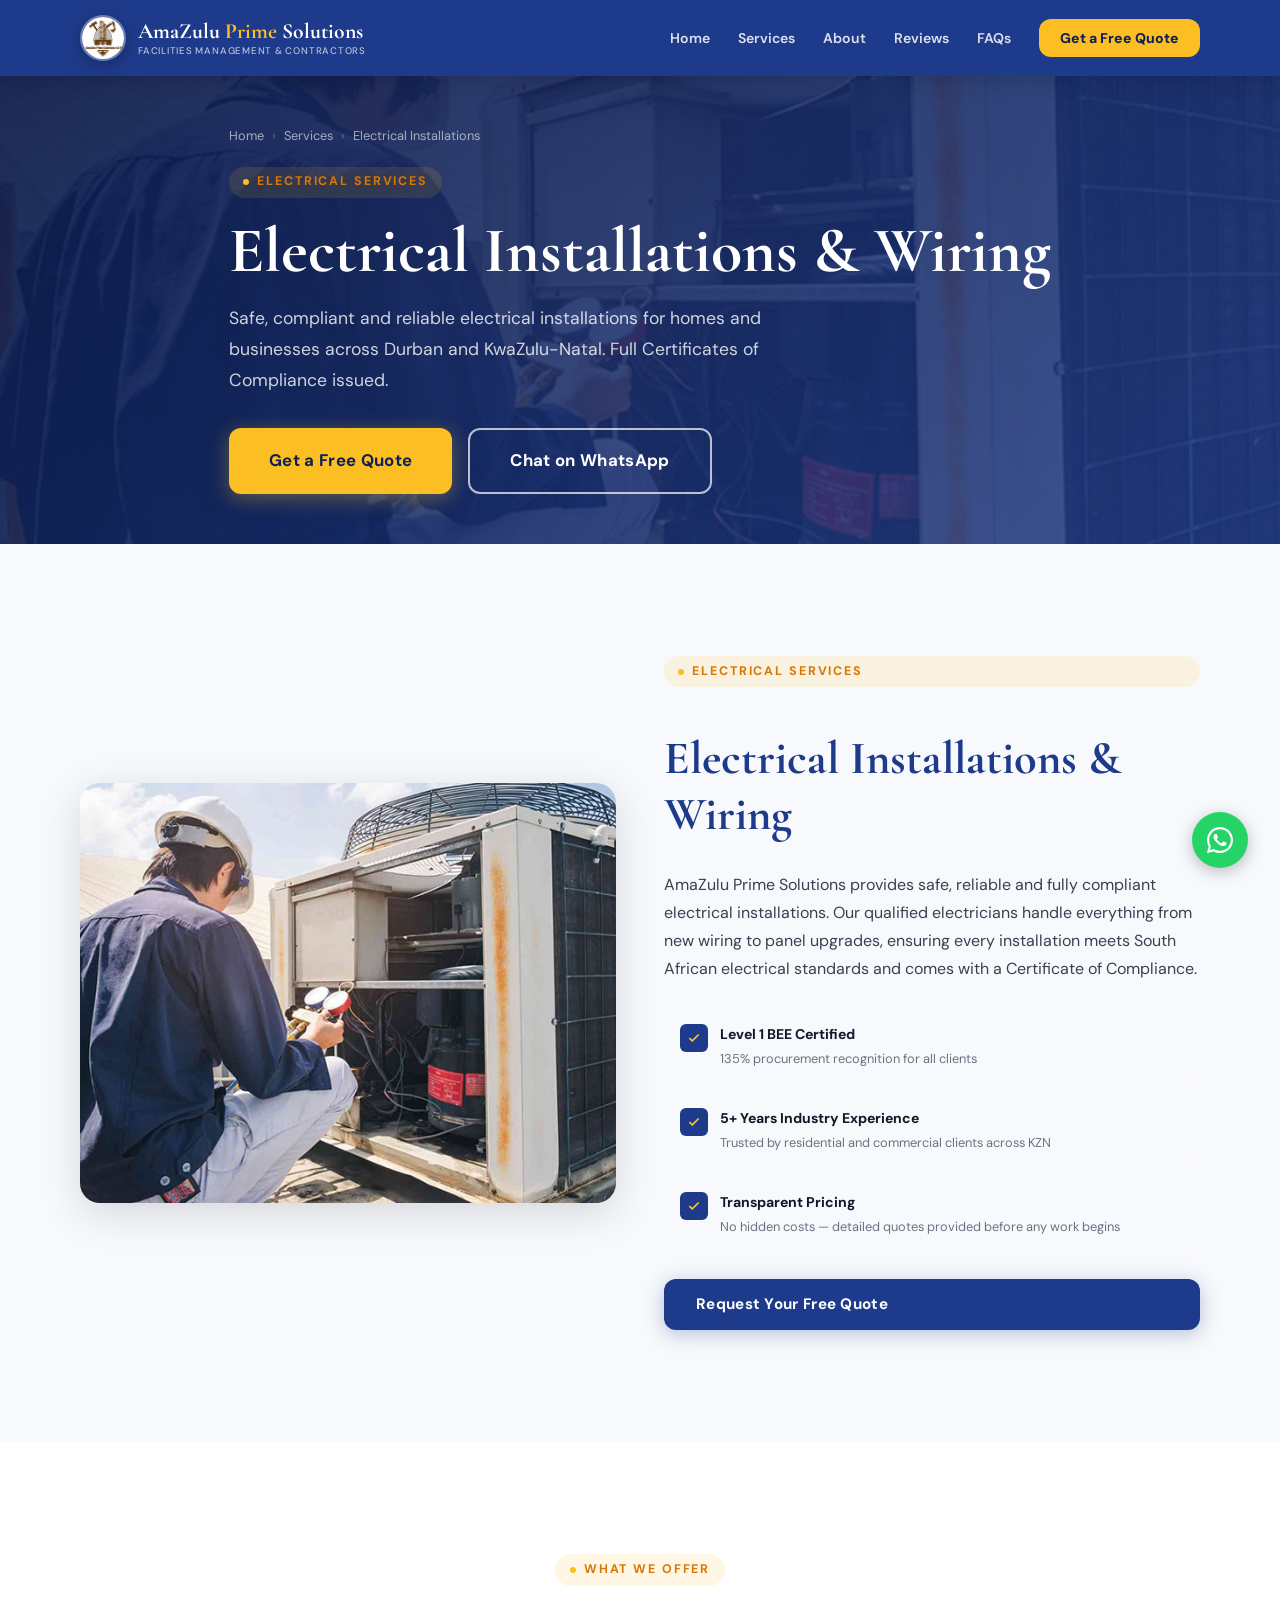
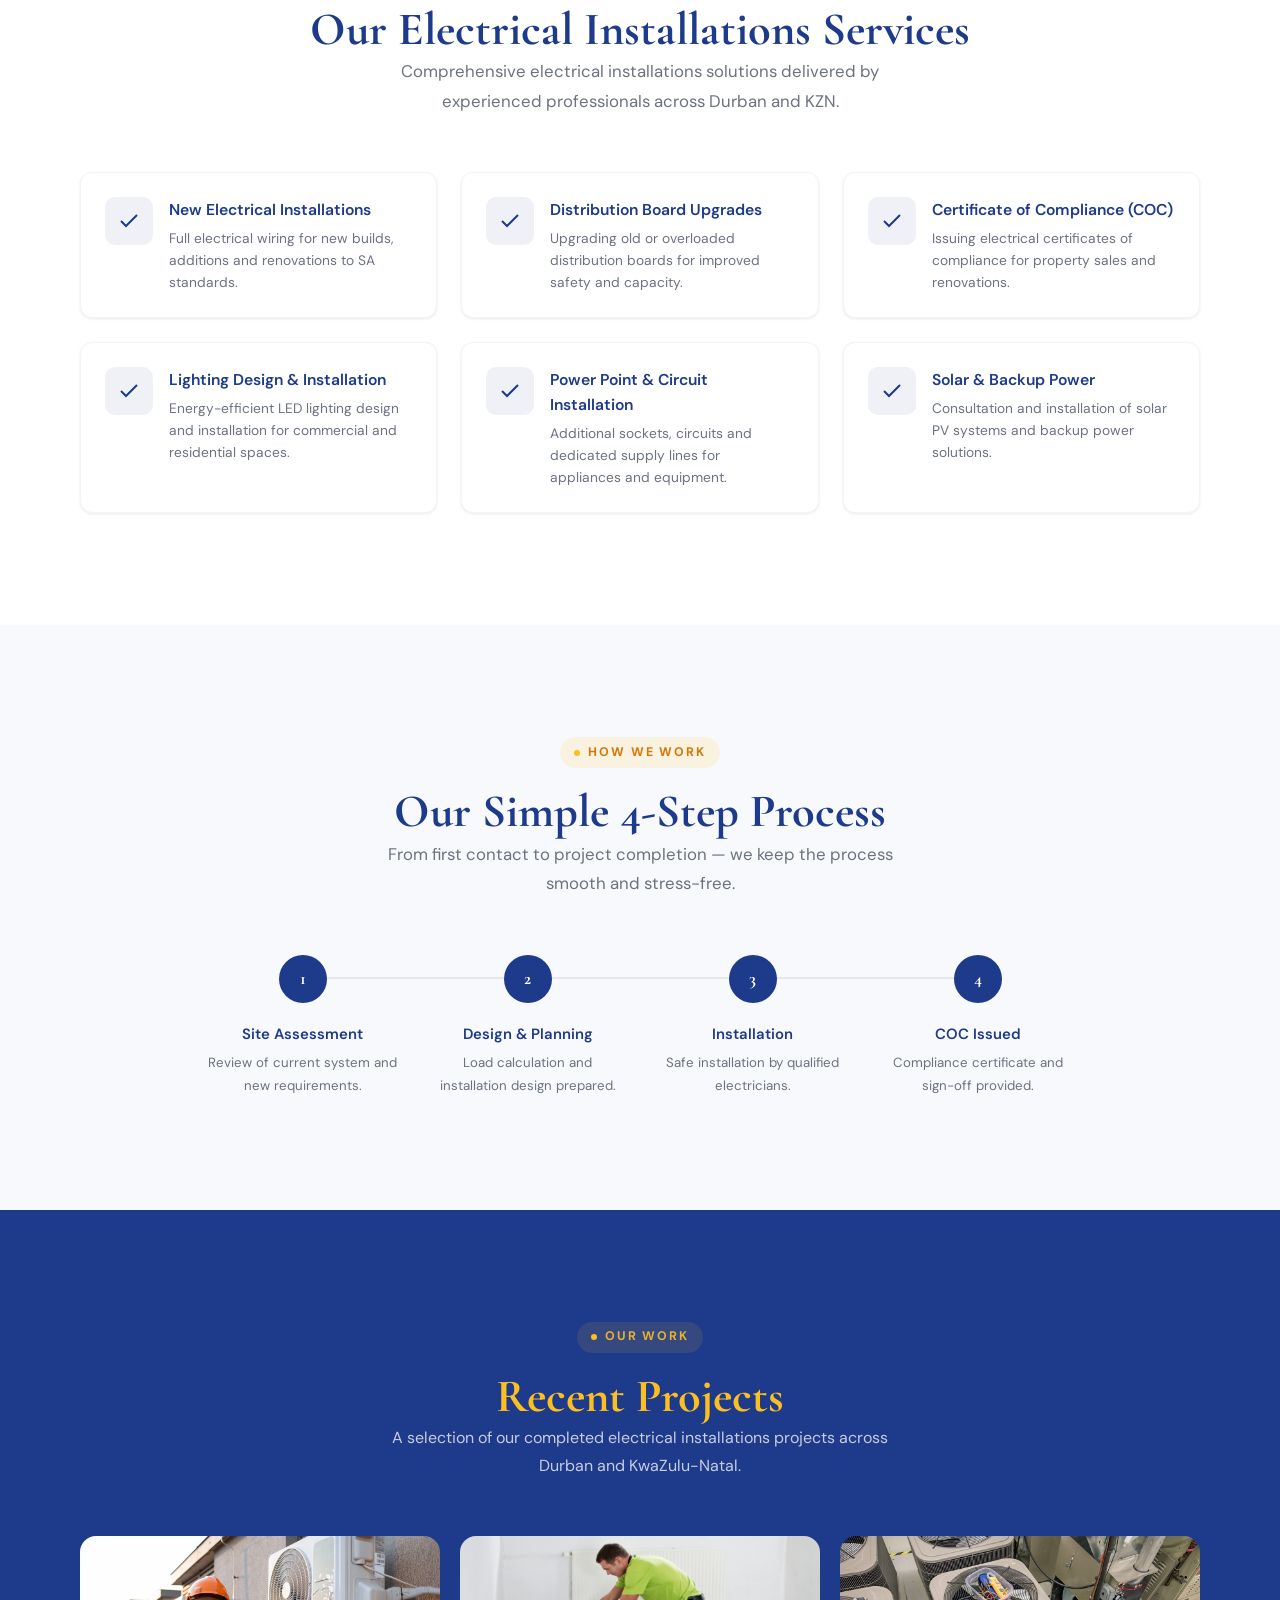
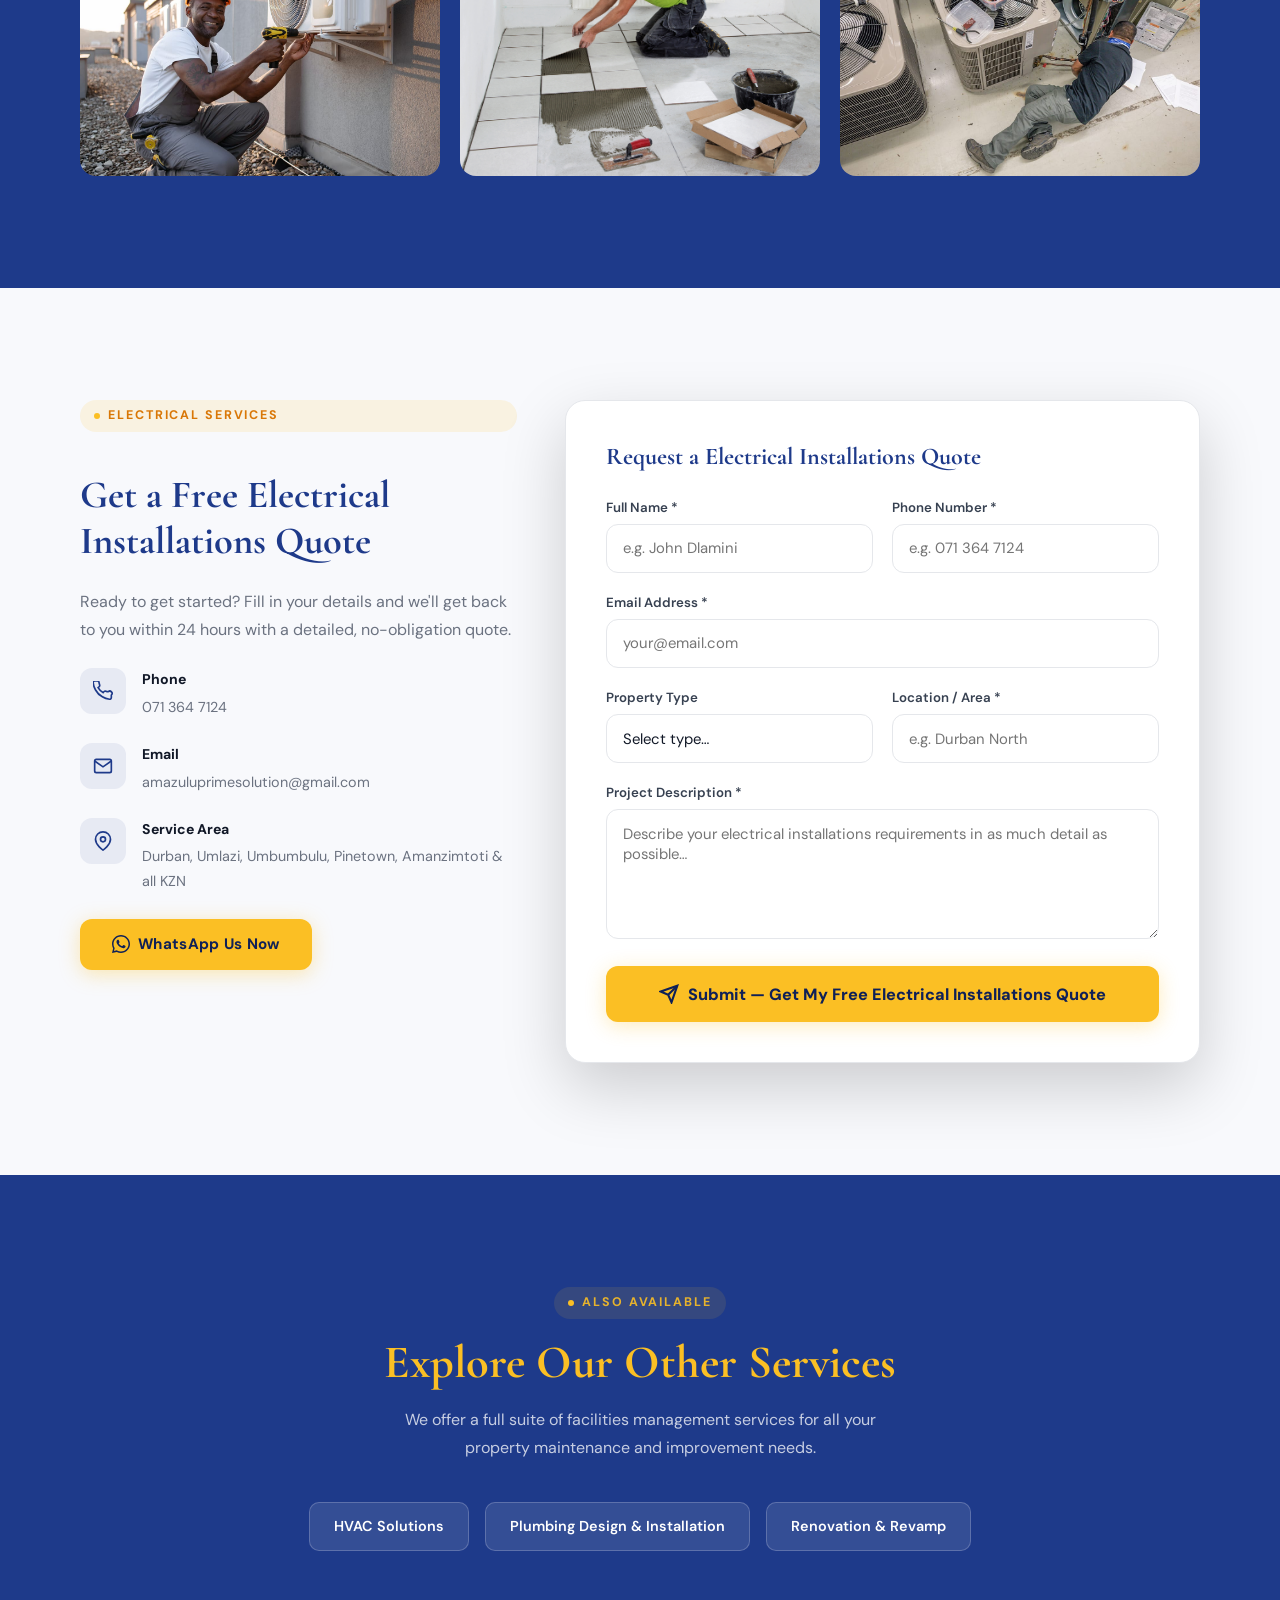
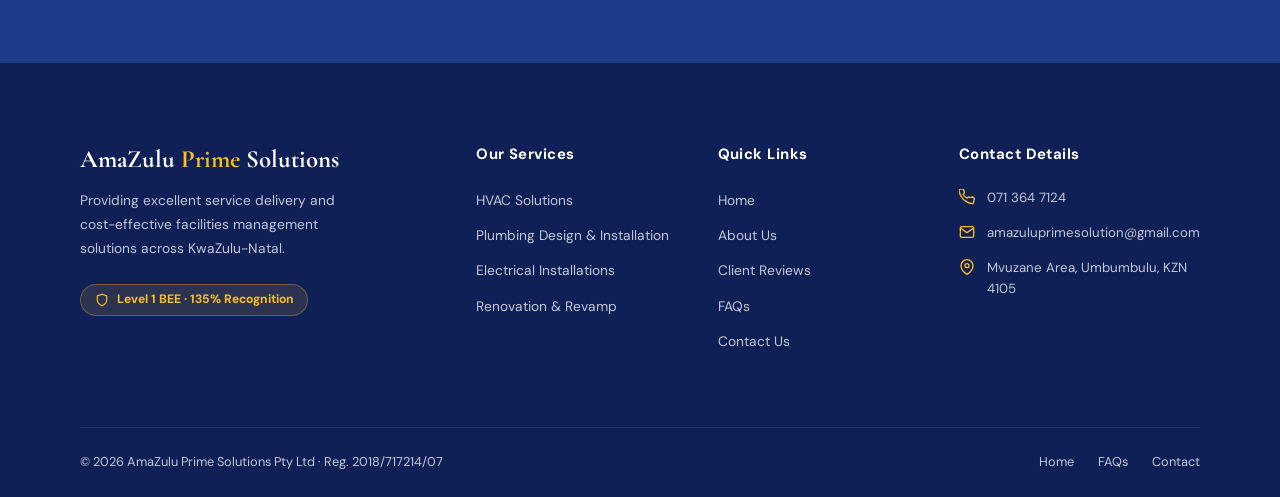
==== commit 8b0c9fb0: "Add branded logo/favicon support and new FAQ experience" ====
--- a/electrical.html
+++ b/electrical.html
@@ -17,6 +17,12 @@
   <link rel="preconnect" href="https://fonts.gstatic.com" crossorigin/>
   <link href="https://fonts.googleapis.com/css2?family=Cormorant+Garamond:wght@600;700&family=DM+Sans:wght@400;500;600;700;800&display=swap" rel="stylesheet"/>
   <link rel="stylesheet" href="css/style.css"/>
+  <link rel="icon" type="image/x-icon" href="images/favicon/favicon.ico"/>
+  <link rel="icon" type="image/png" sizes="32x32" href="images/favicon/favicon-32x32.png"/>
+  <link rel="icon" type="image/png" sizes="16x16" href="images/favicon/favicon-16x16.png"/>
+  <link rel="apple-touch-icon" sizes="180x180" href="images/favicon/apple-touch-icon.png"/>
+  <link rel="manifest" href="images/favicon/site.webmanifest"/>
+
   <script type="application/ld+json">
   {"@context":"https://schema.org","@type":"Electrician","name":"AmaZulu Prime Solutions — Electrical Installations","url":"https://amazuluprimesolutions.netlify.app/electrical.html","telephone":"+27-71-364-7124","areaServed":["Durban","KwaZulu-Natal","Umbumbulu","Umlazi","Pinetown"]}
   </script>
@@ -24,12 +30,19 @@
 <body>
 <header class="nav" role="banner">
   <div class="container nav-inner">
-    <a href="index.html" class="nav-logo">AmaZulu <span>Prime</span> Solutions<small>Facilities Management &amp; Contractors</small></a>
+    <a href="index.html" class="nav-logo" aria-label="AmaZulu Prime Solutions Home">
+      <img src="images/logo.jpeg" alt="AmaZulu Prime Solutions logo" class="nav-logo-img" loading="eager"/>
+      <span class="nav-logo-text">
+        AmaZulu <span>Prime</span> Solutions
+        <small>Facilities Management &amp; Contractors</small>
+      </span>
+    </a>
     <nav class="nav-links" aria-label="Main navigation">
       <a href="index.html">Home</a>
       <a href="index.html#services">Services</a>
       <a href="index.html#about">About</a>
       <a href="index.html#reviews">Reviews</a>
+      <a href="faq.html">FAQs</a>
       <a href="index.html#contact" class="nav-cta">Get a Free Quote</a>
     </nav>
     <button class="nav-hamburger" id="nav-hamburger" aria-label="Open menu">
@@ -40,7 +53,10 @@
 <div class="overlay" id="nav-overlay"></div>
 <div class="mobile-menu" id="mobile-menu">
   <div class="mobile-menu-header">
-    <span class="mobile-menu-logo">AmaZulu <span>Prime</span></span>
+    <span class="mobile-menu-logo">
+      <img src="images/logo.jpeg" alt="AmaZulu Prime Solutions logo" class="mobile-logo-img" loading="lazy"/>
+      <span>AmaZulu <span>Prime</span></span>
+    </span>
     <button class="mobile-close" id="mobile-close" aria-label="Close menu">
       <svg xmlns="http://www.w3.org/2000/svg" width="20" height="20" fill="none" viewBox="0 0 24 24" stroke="currentColor" stroke-width="2.5"><line x1="18" y1="6" x2="6" y2="18"/><line x1="6" y1="6" x2="18" y2="18"/></svg>
     </button>
@@ -53,6 +69,7 @@
     <a href="renovation.html">🏗️ Renovation</a>
     <a href="index.html#about">👥 About Us</a>
     <a href="index.html#reviews">⭐ Reviews</a>
+    <a href="faq.html">❓ FAQs</a>
   </nav>
   <a href="index.html#contact" class="mobile-nav-cta">Get a Free Quote →</a>
 </div>
@@ -300,6 +317,7 @@
           <li><a href="index.html">Home</a></li>
           <li><a href="index.html#about">About Us</a></li>
           <li><a href="index.html#reviews">Client Reviews</a></li>
+          <li><a href="faq.html">FAQs</a></li>
           <li><a href="index.html#contact">Contact Us</a></li>
         </ul>
       </div>
@@ -312,7 +330,7 @@
     </div>
     <div class="footer-bottom">
       <span>© <span id="current-year"></span> AmaZulu Prime Solutions Pty Ltd · Reg. 2018/717214/07</span>
-      <div class="footer-bottom-links"><a href="#">Privacy Policy</a><a href="#">Terms of Service</a></div>
+      <div class="footer-bottom-links"><a href="index.html">Home</a><a href="faq.html">FAQs</a><a href="index.html#contact">Contact</a></div>
     </div>
   </div>
 </footer>
--- a/css/style.css
+++ b/css/style.css
@@ -59,10 +59,12 @@
 .btn-lg{padding:1.1rem 2.5rem;font-size:1.05rem}
 /* NAV */
 .nav{position:sticky;top:0;z-index:999;background:var(--blue);box-shadow:0 2px 20px rgba(0,0,0,.18)}
-.nav-inner{display:flex;align-items:center;justify-content:space-between;height:72px}
-.nav-logo{font-family:var(--font-display);font-size:1.45rem;font-weight:700;color:var(--white)}
-.nav-logo span{color:var(--gold)}
-.nav-logo small{display:block;font-family:var(--font-body);font-size:.62rem;font-weight:400;color:rgba(255,255,255,.5);letter-spacing:.09em;text-transform:uppercase;margin-top:-2px}
+.nav-inner{display:flex;align-items:center;justify-content:space-between;height:76px;gap:.6rem}
+.nav-logo{display:inline-flex;align-items:center;gap:.75rem;color:var(--white);min-width:0}
+.nav-logo-img{width:46px;height:46px;border-radius:50%;object-fit:cover;border:2px solid rgba(255,255,255,.35);box-shadow:0 4px 14px rgba(0,0,0,.25);flex-shrink:0}
+.nav-logo-text{font-family:var(--font-display);font-size:1.35rem;font-weight:700;line-height:1;display:block;white-space:nowrap}
+.nav-logo-text span{color:var(--gold)}
+.nav-logo-text small{display:block;font-family:var(--font-body);font-size:.6rem;font-weight:500;color:rgba(255,255,255,.68);letter-spacing:.08em;text-transform:uppercase;margin-top:.22rem;white-space:normal}
 .nav-links{display:none;align-items:center;gap:1.75rem}
 @media(min-width:1024px){.nav-links{display:flex}}
 .nav-links a{font-weight:600;font-size:.88rem;color:rgba(255,255,255,.85);transition:color var(--transition);position:relative}
@@ -78,8 +80,10 @@
 .mobile-menu{position:fixed;top:0;right:0;width:300px;height:100%;background:var(--blue-dark);z-index:1000;transform:translateX(100%);transition:transform .4s cubic-bezier(.4,0,.2,1);overflow-y:auto;padding:2rem 1.5rem}
 .mobile-menu.open{transform:translateX(0)}
 .mobile-menu-header{display:flex;justify-content:space-between;align-items:center;margin-bottom:2.5rem}
-.mobile-menu-logo{font-family:var(--font-display);font-size:1.3rem;font-weight:700;color:var(--white)}
+.mobile-menu-logo{display:flex;align-items:center;gap:.65rem;font-family:var(--font-display);font-size:1.25rem;font-weight:700;color:var(--white)}
+.mobile-logo-img{width:36px;height:36px;border-radius:50%;object-fit:cover;border:2px solid rgba(255,255,255,.35)}
 .mobile-menu-logo span{color:var(--gold)}
+.mobile-menu-logo > span{color:var(--white)}
 .mobile-close{color:var(--white);padding:.4rem;border-radius:6px;background:rgba(255,255,255,.1);display:flex;align-items:center;justify-content:center}
 .mobile-nav-links{display:flex;flex-direction:column;gap:.25rem}
 .mobile-nav-links a{padding:.85rem 1rem;font-weight:600;font-size:1rem;color:rgba(255,255,255,.85);border-radius:8px;transition:var(--transition);display:flex;align-items:center;gap:.75rem}
@@ -285,3 +289,19 @@
 /* Helpers */
 .text-center{text-align:center}
 .bg-off-white{background:var(--off-white)}
+
+.faq-wrap{max-width:900px}
+.faq-list{display:flex;flex-direction:column;gap:1rem;margin-top:2rem}
+.faq-item{background:var(--white);border:1px solid var(--gray-200);border-radius:var(--radius);padding:1rem 1.2rem;box-shadow:var(--shadow-sm)}
+.faq-item summary{cursor:pointer;font-weight:700;color:var(--blue);line-height:1.5;list-style:none;padding-right:1.2rem;position:relative}
+.faq-item summary::-webkit-details-marker{display:none}
+.faq-item summary::after{content:'+';position:absolute;right:0;top:0;color:var(--blue-light);font-size:1.3rem;line-height:1}
+.faq-item[open] summary::after{content:'−'}
+.faq-item p{margin-top:.75rem;color:var(--gray-700);font-size:.95rem;line-height:1.7}
+.faq-preview{background:var(--off-white)}
+@media(max-width:640px){
+  .nav-inner{height:72px}
+  .nav-logo-img{width:40px;height:40px}
+  .nav-logo-text{font-size:1.08rem}
+  .nav-logo-text small{font-size:.52rem;letter-spacing:.06em}
+}
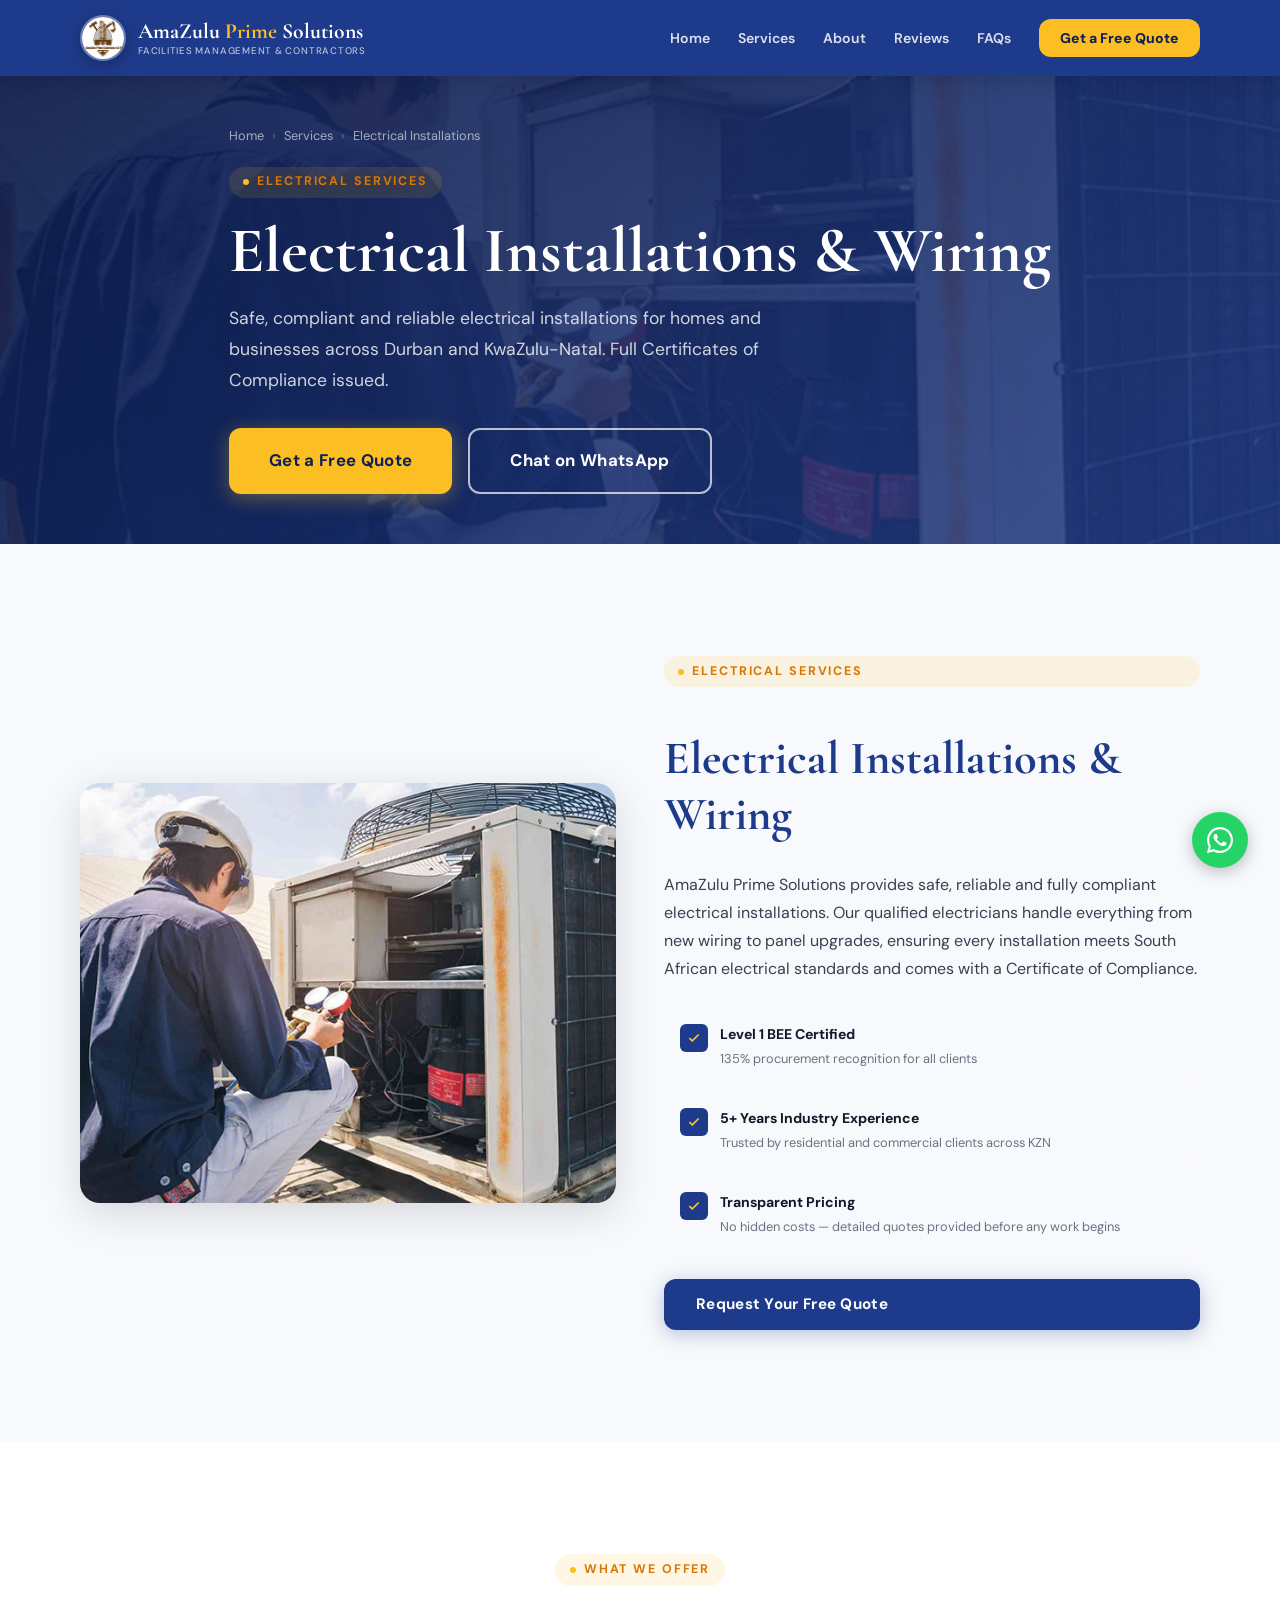
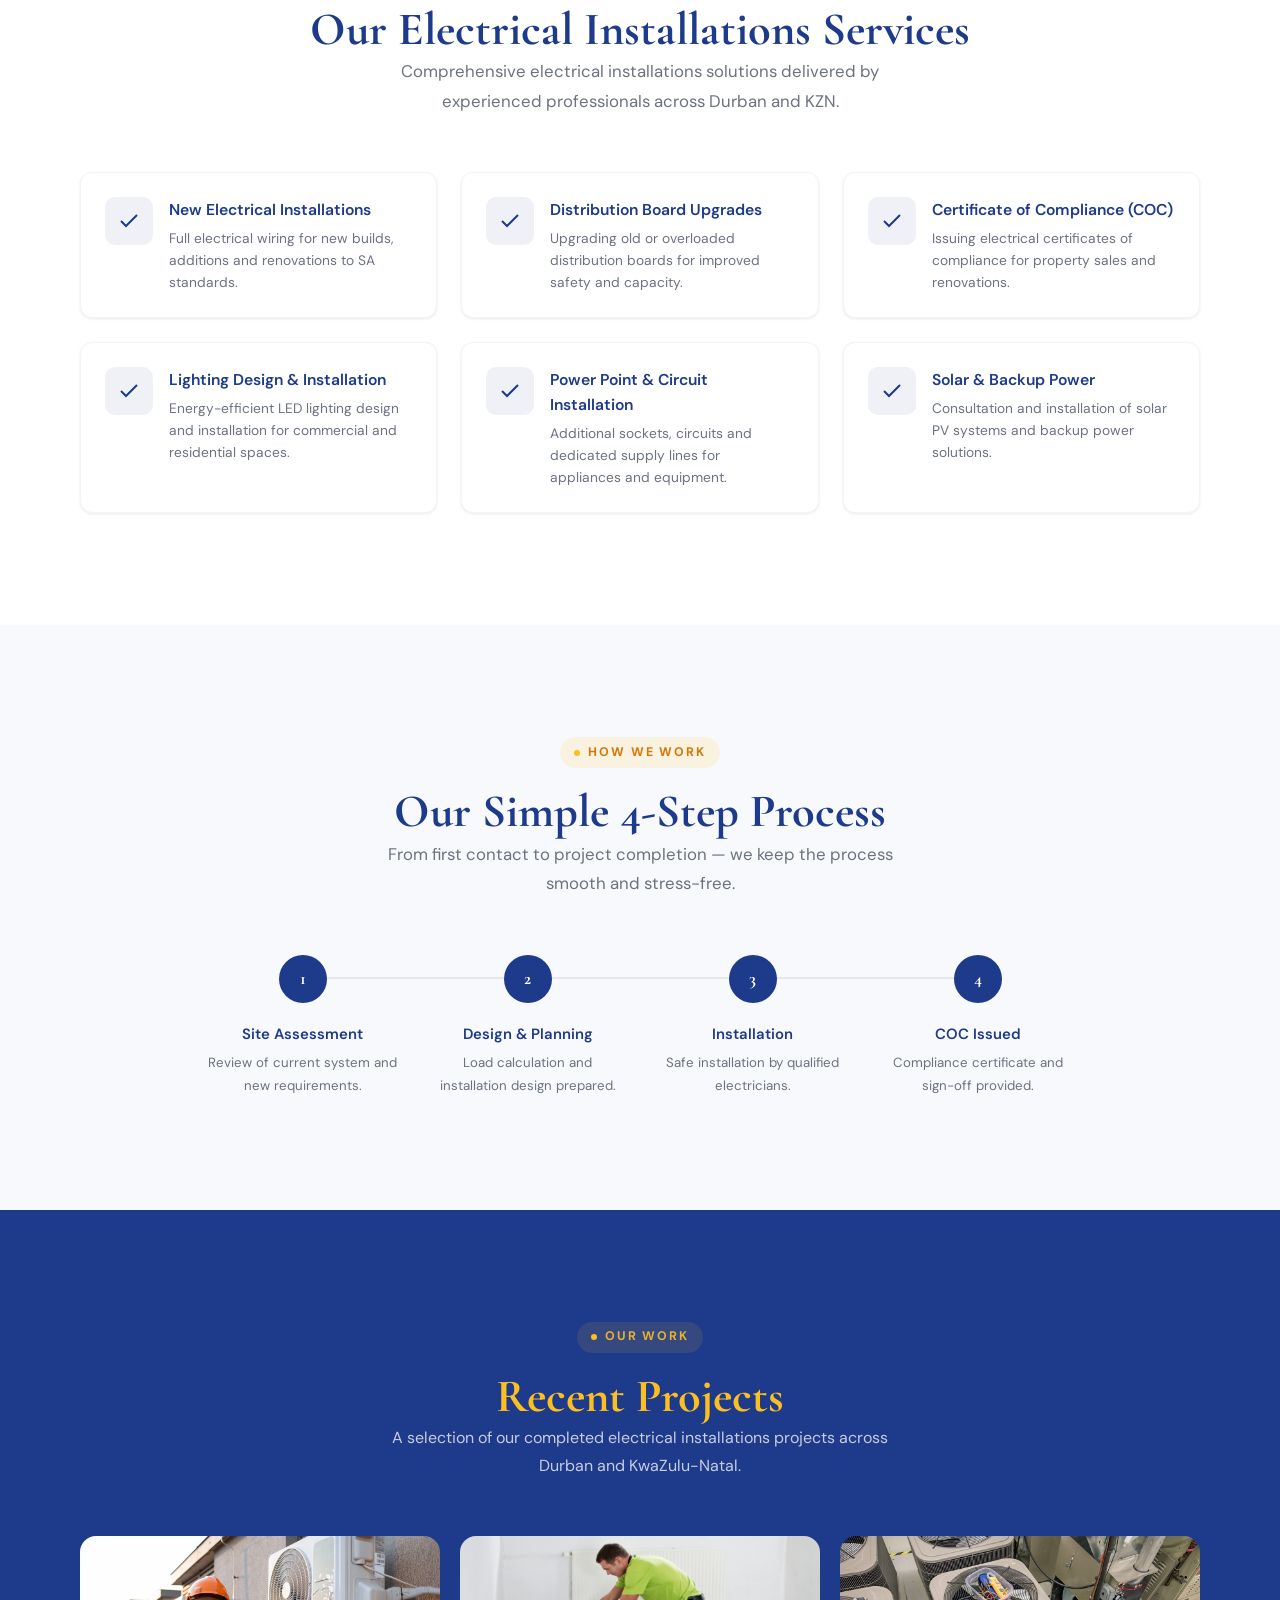
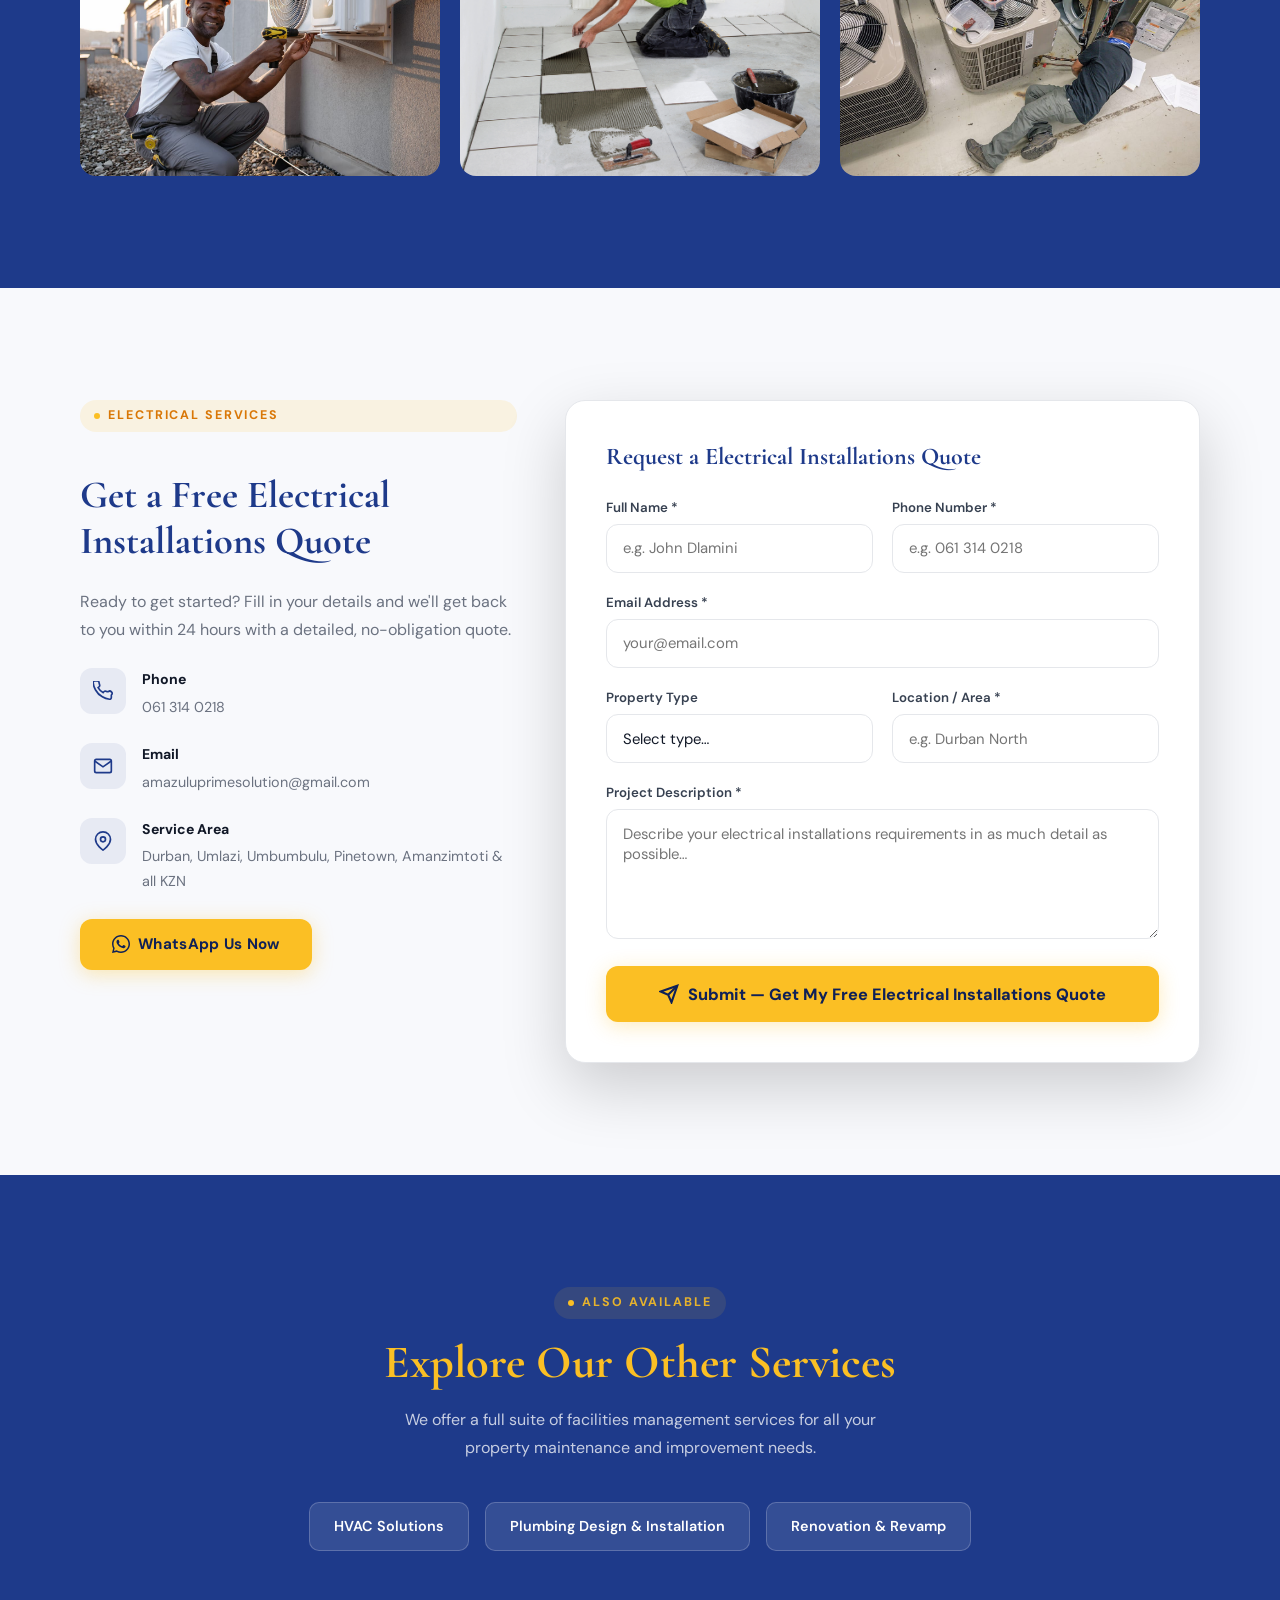
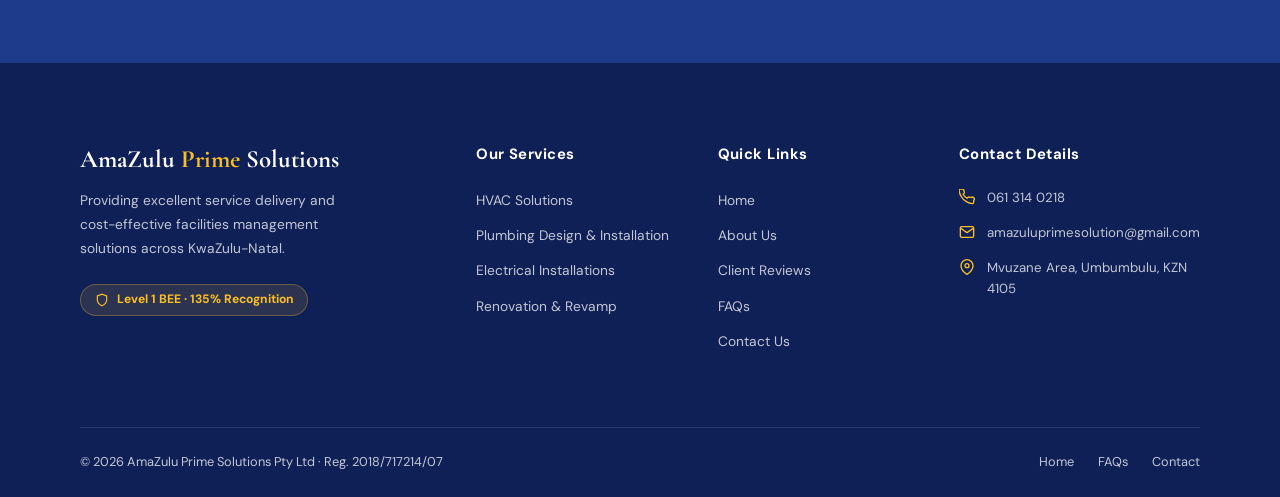
==== commit 99113ea6: "Update contact number and strengthen SEO/indexing metadata" ====
--- a/electrical.html
+++ b/electrical.html
@@ -5,14 +5,16 @@
   <meta name="viewport" content="width=device-width,initial-scale=1.0"/>
   <title>Electrical Installations | AmaZulu Prime Solutions — Durban &amp; KZN Contractors</title>
   <meta name="description" content="Safe, compliant electrical installations in Durban and KwaZulu-Natal. Wiring, panels, COC certificates. AmaZulu Prime Solutions — BEE Level 1 electrical contractors."/>
-  <meta name="robots" content="index,follow"/>
-  <link rel="canonical" href="https://amazuluprimesolutions.netlify.app/electrical.html"/>
+  <meta name="robots" content="index,follow,max-image-preview:large,max-snippet:-1,max-video-preview:-1"/>
+  <meta name="googlebot" content="index,follow,max-image-preview:large,max-snippet:-1,max-video-preview:-1"/>
+  <link rel="canonical" href="https://amazuluprimesolutions.co.za/electrical.html"/>
   <meta property="og:title" content="Electrical Installations | AmaZulu Prime Solutions"/>
   <meta property="og:description" content="Safe, compliant electrical installations in Durban and KwaZulu-Natal. Wiring, panels, COC certificates. AmaZulu Prime Solutions — BEE Level 1 electrical contractors."/>
   <meta property="og:type" content="website"/>
-  <meta property="og:url" content="https://amazuluprimesolutions.netlify.app/electrical.html"/>
-  <meta property="og:image" content="https://amazuluprimesolutions.netlify.app/images/electrical.jpg"/>
+  <meta property="og:url" content="https://amazuluprimesolutions.co.za/electrical.html"/>
+  <meta property="og:image" content="https://amazuluprimesolutions.co.za/images/electrical.jpg"/>
   <meta name="twitter:card" content="summary_large_image"/>
+  <meta name="google-site-verification" content="sttQN9YMMZxSJ2lCe7s1rqBzRoKyOybl5G00gCJvB2U"/>
   <link rel="preconnect" href="https://fonts.googleapis.com"/>
   <link rel="preconnect" href="https://fonts.gstatic.com" crossorigin/>
   <link href="https://fonts.googleapis.com/css2?family=Cormorant+Garamond:wght@600;700&family=DM+Sans:wght@400;500;600;700;800&display=swap" rel="stylesheet"/>
@@ -24,7 +26,14 @@
   <link rel="manifest" href="images/favicon/site.webmanifest"/>
 
   <script type="application/ld+json">
-  {"@context":"https://schema.org","@type":"Electrician","name":"AmaZulu Prime Solutions — Electrical Installations","url":"https://amazuluprimesolutions.netlify.app/electrical.html","telephone":"+27-71-364-7124","areaServed":["Durban","KwaZulu-Natal","Umbumbulu","Umlazi","Pinetown"]}
+  {"@context":"https://schema.org","@type":"Electrician","name":"AmaZulu Prime Solutions — Electrical Installations","url":"https://amazuluprimesolutions.co.za/electrical.html","telephone":"+27-61-314-0218","areaServed":["Durban","KwaZulu-Natal","Umbumbulu","Umlazi","Pinetown"]}
+  </script>
+  <script async src="https://www.googletagmanager.com/gtag/js?id=G-XXXXXXXXXX"></script>
+  <script>
+    window.dataLayer = window.dataLayer || [];
+    function gtag(){dataLayer.push(arguments);}
+    gtag('js', new Date());
+    gtag('config', 'G-XXXXXXXXXX');
   </script>
 </head>
 <body>
@@ -94,7 +103,7 @@
       <p>Safe, compliant and reliable electrical installations for homes and businesses across Durban and KwaZulu-Natal. Full Certificates of Compliance issued.</p>
       <div style="display:flex;flex-wrap:wrap;gap:1rem;">
         <a href="#contact-electrical" class="btn btn-primary btn-lg">Get a Free Quote</a>
-        <a href="https://wa.me/27713647124?text=I+need+a+quote+for+Electrical+Installation" target="_blank" rel="noopener" class="btn btn-outline btn-lg">Chat on WhatsApp</a>
+        <a href="https://wa.me/27613140218?text=I+need+a+quote+for+Electrical+Installation" target="_blank" rel="noopener" class="btn btn-outline btn-lg">Chat on WhatsApp</a>
       </div>
     </div>
   </div>
@@ -214,7 +223,7 @@
         <p style="color:var(--gray-500)">Ready to get started? Fill in your details and we'll get back to you within 24 hours with a detailed, no-obligation quote.</p>
         <div class="contact-detail">
           <div class="contact-detail-icon"><svg xmlns="http://www.w3.org/2000/svg" width="20" height="20" fill="none" viewBox="0 0 24 24" stroke="currentColor" stroke-width="2"><path d="M22 16.92v3a2 2 0 01-2.18 2 19.79 19.79 0 01-8.63-3.07A19.5 19.5 0 013.07 10.8 19.79 19.79 0 01.22 2.18 2 2 0 012.22 0h3a2 2 0 012 1.72c.127.96.361 1.903.7 2.81a2 2 0 01-.45 2.11L6.09 7.91a16 16 0 006 6l1.27-1.27a2 2 0 012.11-.45c.907.339 1.85.573 2.81.7A2 2 0 0122 16.92z"/></svg></div>
-          <div><strong>Phone</strong><a href="tel:+27713647124">071 364 7124</a></div>
+          <div><strong>Phone</strong><a href="tel:+27613140218">061 314 0218</a></div>
         </div>
         <div class="contact-detail">
           <div class="contact-detail-icon"><svg xmlns="http://www.w3.org/2000/svg" width="20" height="20" fill="none" viewBox="0 0 24 24" stroke="currentColor" stroke-width="2"><path d="M4 4h16c1.1 0 2 .9 2 2v12c0 1.1-.9 2-2 2H4c-1.1 0-2-.9-2-2V6c0-1.1.9-2 2-2z"/><polyline points="22,6 12,13 2,6"/></svg></div>
@@ -224,7 +233,7 @@
           <div class="contact-detail-icon"><svg xmlns="http://www.w3.org/2000/svg" width="20" height="20" fill="none" viewBox="0 0 24 24" stroke="currentColor" stroke-width="2"><path d="M21 10c0 7-9 13-9 13s-9-6-9-13a9 9 0 0118 0z"/><circle cx="12" cy="10" r="3"/></svg></div>
           <div><strong>Service Area</strong><p>Durban, Umlazi, Umbumbulu, Pinetown, Amanzimtoti &amp; all KZN</p></div>
         </div>
-        <a href="https://wa.me/27713647124?text=I+need+a+quote+for+Electrical+Installation" target="_blank" rel="noopener" class="btn btn-primary" style="align-self:flex-start">
+        <a href="https://wa.me/27613140218?text=I+need+a+quote+for+Electrical+Installation" target="_blank" rel="noopener" class="btn btn-primary" style="align-self:flex-start">
           <svg xmlns="http://www.w3.org/2000/svg" width="18" height="18" viewBox="0 0 24 24" fill="currentColor"><path d="M17.472 14.382c-.297-.149-1.758-.867-2.03-.967-.273-.099-.471-.148-.67.15-.197.297-.767.966-.94 1.164-.173.199-.347.223-.644.075-.297-.15-1.255-.463-2.39-1.475-.883-.788-1.48-1.761-1.653-2.059-.173-.297-.018-.458.13-.606.134-.133.298-.347.446-.52.149-.174.198-.298.298-.497.099-.198.05-.371-.025-.52-.075-.149-.669-1.612-.916-2.207-.242-.579-.487-.5-.669-.51-.173-.008-.371-.01-.57-.01-.198 0-.52.074-.792.372-.272.297-1.04 1.016-1.04 2.479 0 1.462 1.065 2.875 1.213 3.074.149.198 2.096 3.2 5.077 4.487.709.306 1.262.489 1.694.625.712.227 1.36.195 1.871.118.571-.085 1.758-.719 2.006-1.413.248-.694.248-1.289.173-1.413-.074-.124-.272-.198-.57-.347z"/><path d="M12 0C5.373 0 0 5.373 0 12c0 2.124.554 4.118 1.525 5.847L0 24l6.335-1.492C8.012 23.468 9.978 24 12 24c6.627 0 12-5.373 12-12S18.627 0 12 0zm0 22c-1.89 0-3.663-.497-5.192-1.367l-.372-.22-3.862.91.978-3.783-.242-.39A9.952 9.952 0 012 12C2 6.477 6.477 2 12 2s10 4.477 10 10-4.477 10-10 10z"/></svg>
           WhatsApp Us Now
         </a>
@@ -242,7 +251,7 @@
             </div>
             <div class="form-group">
               <label class="form-label" for="phone-electrical">Phone Number *</label>
-              <input class="form-input" type="tel" id="phone-electrical" name="phone" placeholder="e.g. 071 364 7124" required/>
+              <input class="form-input" type="tel" id="phone-electrical" name="phone" placeholder="e.g. 061 314 0218" required/>
             </div>
           </div>
           <div class="form-group">
@@ -323,7 +332,7 @@
       </div>
       <div class="footer-col">
         <h4>Contact Details</h4>
-        <div class="footer-contact-item"><svg xmlns="http://www.w3.org/2000/svg" width="16" height="16" fill="none" viewBox="0 0 24 24" stroke="currentColor" stroke-width="2"><path d="M22 16.92v3a2 2 0 01-2.18 2 19.79 19.79 0 01-8.63-3.07A19.5 19.5 0 013.07 10.8 19.79 19.79 0 01.22 2.18 2 2 0 012.22 0h3a2 2 0 012 1.72c.127.96.361 1.903.7 2.81a2 2 0 01-.45 2.11L6.09 7.91a16 16 0 006 6l1.27-1.27a2 2 0 012.11-.45c.907.339 1.85.573 2.81.7A2 2 0 0122 16.92z"/></svg><a href="tel:+27713647124">071 364 7124</a></div>
+        <div class="footer-contact-item"><svg xmlns="http://www.w3.org/2000/svg" width="16" height="16" fill="none" viewBox="0 0 24 24" stroke="currentColor" stroke-width="2"><path d="M22 16.92v3a2 2 0 01-2.18 2 19.79 19.79 0 01-8.63-3.07A19.5 19.5 0 013.07 10.8 19.79 19.79 0 01.22 2.18 2 2 0 012.22 0h3a2 2 0 012 1.72c.127.96.361 1.903.7 2.81a2 2 0 01-.45 2.11L6.09 7.91a16 16 0 006 6l1.27-1.27a2 2 0 012.11-.45c.907.339 1.85.573 2.81.7A2 2 0 0122 16.92z"/></svg><a href="tel:+27613140218">061 314 0218</a></div>
         <div class="footer-contact-item"><svg xmlns="http://www.w3.org/2000/svg" width="16" height="16" fill="none" viewBox="0 0 24 24" stroke="currentColor" stroke-width="2"><path d="M4 4h16c1.1 0 2 .9 2 2v12c0 1.1-.9 2-2 2H4c-1.1 0-2-.9-2-2V6c0-1.1.9-2 2-2z"/><polyline points="22,6 12,13 2,6"/></svg><a href="mailto:amazuluprimesolution@gmail.com">amazuluprimesolution@gmail.com</a></div>
         <div class="footer-contact-item"><svg xmlns="http://www.w3.org/2000/svg" width="16" height="16" fill="none" viewBox="0 0 24 24" stroke="currentColor" stroke-width="2"><path d="M21 10c0 7-9 13-9 13s-9-6-9-13a9 9 0 0118 0z"/><circle cx="12" cy="10" r="3"/></svg><span>Mvuzane Area, Umbumbulu, KZN 4105</span></div>
       </div>
@@ -334,7 +343,7 @@
     </div>
   </div>
 </footer>
-<a class="wa-float" href="https://wa.me/27713647124?text=Hello%20AmaZulu%20Prime%20Solutions%2C%20I%20need%20a%20quote%20for..." target="_blank" rel="noopener noreferrer" aria-label="Chat on WhatsApp">
+<a class="wa-float" href="https://wa.me/27613140218?text=Hello%20AmaZulu%20Prime%20Solutions%2C%20I%20need%20a%20quote%20for..." target="_blank" rel="noopener noreferrer" aria-label="Chat on WhatsApp">
   <svg xmlns="http://www.w3.org/2000/svg" width="26" height="26" viewBox="0 0 24 24" fill="currentColor"><path d="M17.472 14.382c-.297-.149-1.758-.867-2.03-.967-.273-.099-.471-.148-.67.15-.197.297-.767.966-.94 1.164-.173.199-.347.223-.644.075-.297-.15-1.255-.463-2.39-1.475-.883-.788-1.48-1.761-1.653-2.059-.173-.297-.018-.458.13-.606.134-.133.298-.347.446-.52.149-.174.198-.298.298-.497.099-.198.05-.371-.025-.52-.075-.149-.669-1.612-.916-2.207-.242-.579-.487-.5-.669-.51-.173-.008-.371-.01-.57-.01-.198 0-.52.074-.792.372-.272.297-1.04 1.016-1.04 2.479 0 1.462 1.065 2.875 1.213 3.074.149.198 2.096 3.2 5.077 4.487.709.306 1.262.489 1.694.625.712.227 1.36.195 1.871.118.571-.085 1.758-.719 2.006-1.413.248-.694.248-1.289.173-1.413-.074-.124-.272-.198-.57-.347z"/><path d="M12 0C5.373 0 0 5.373 0 12c0 2.124.554 4.118 1.525 5.847L0 24l6.335-1.492C8.012 23.468 9.978 24 12 24c6.627 0 12-5.373 12-12S18.627 0 12 0zm0 22c-1.89 0-3.663-.497-5.192-1.367l-.372-.22-3.862.91.978-3.783-.242-.39A9.952 9.952 0 012 12C2 6.477 6.477 2 12 2s10 4.477 10 10-4.477 10-10 10z"/></svg>
 </a>
 
